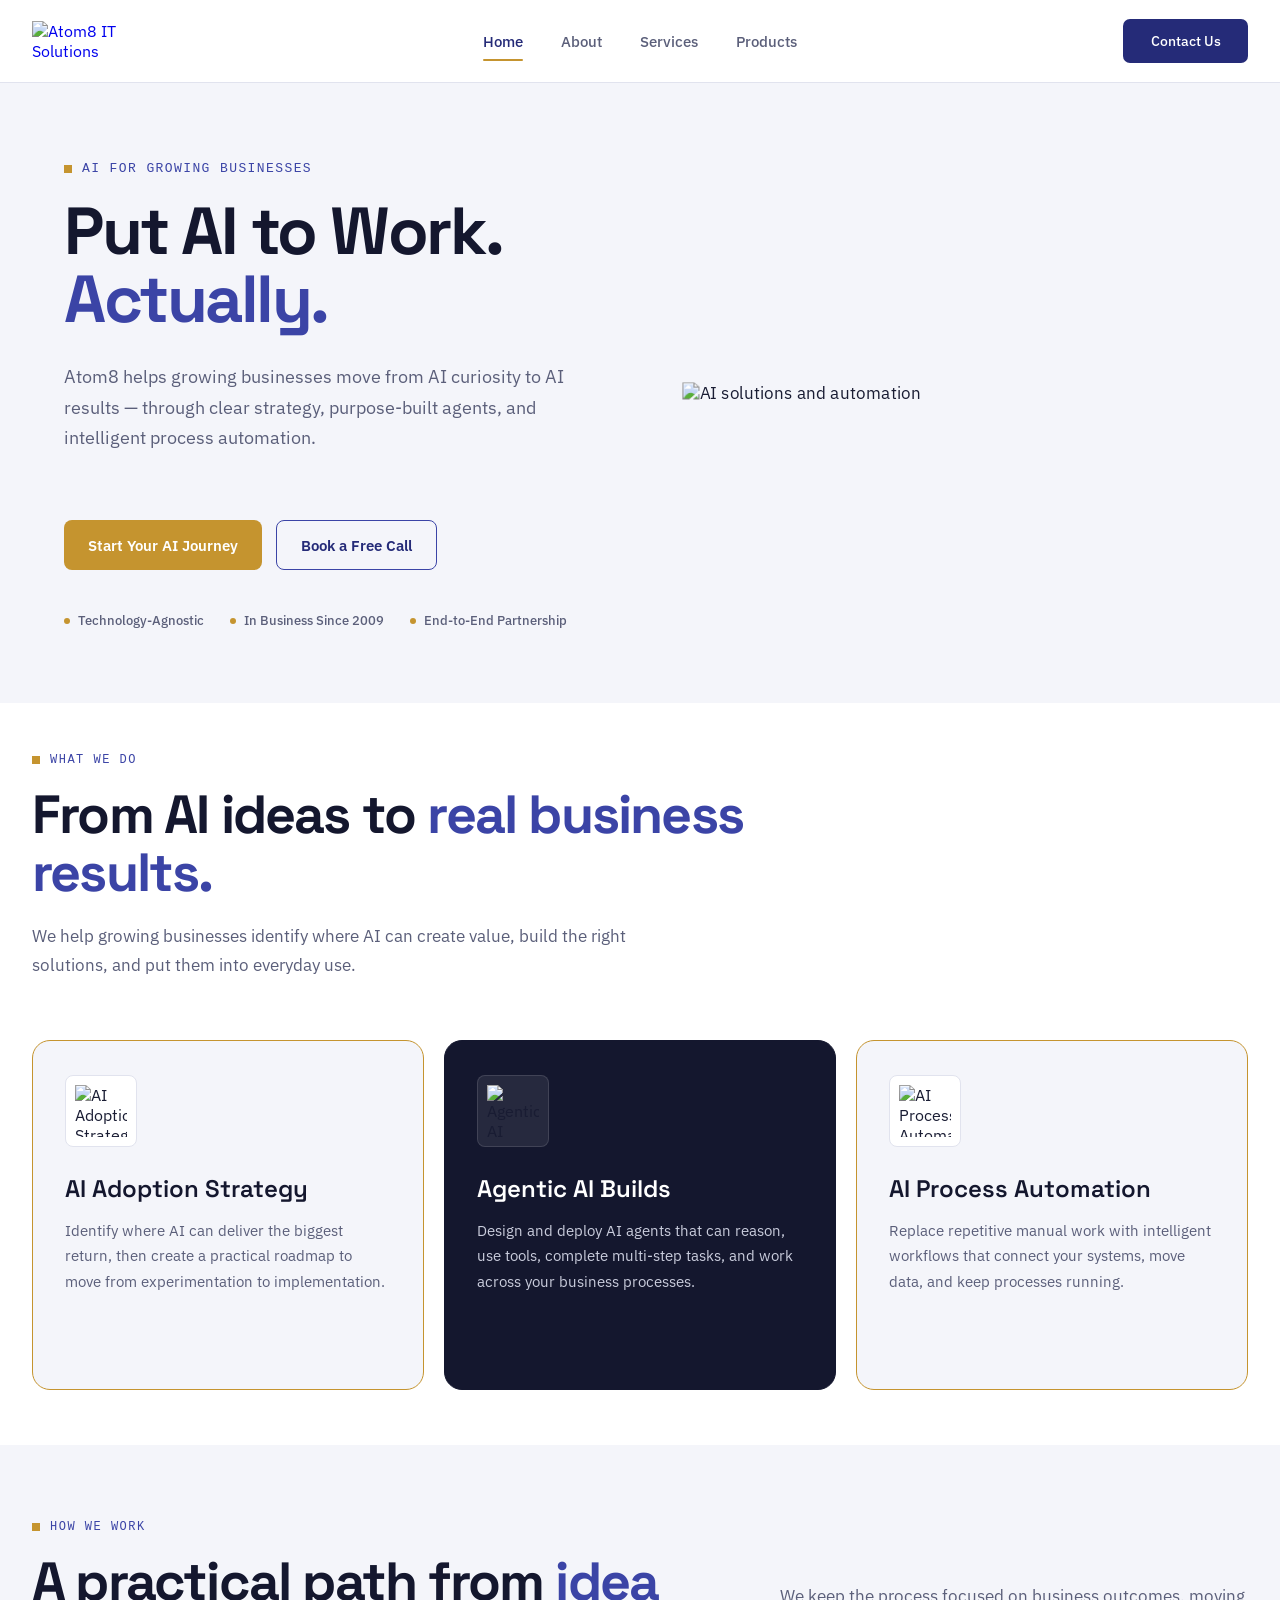
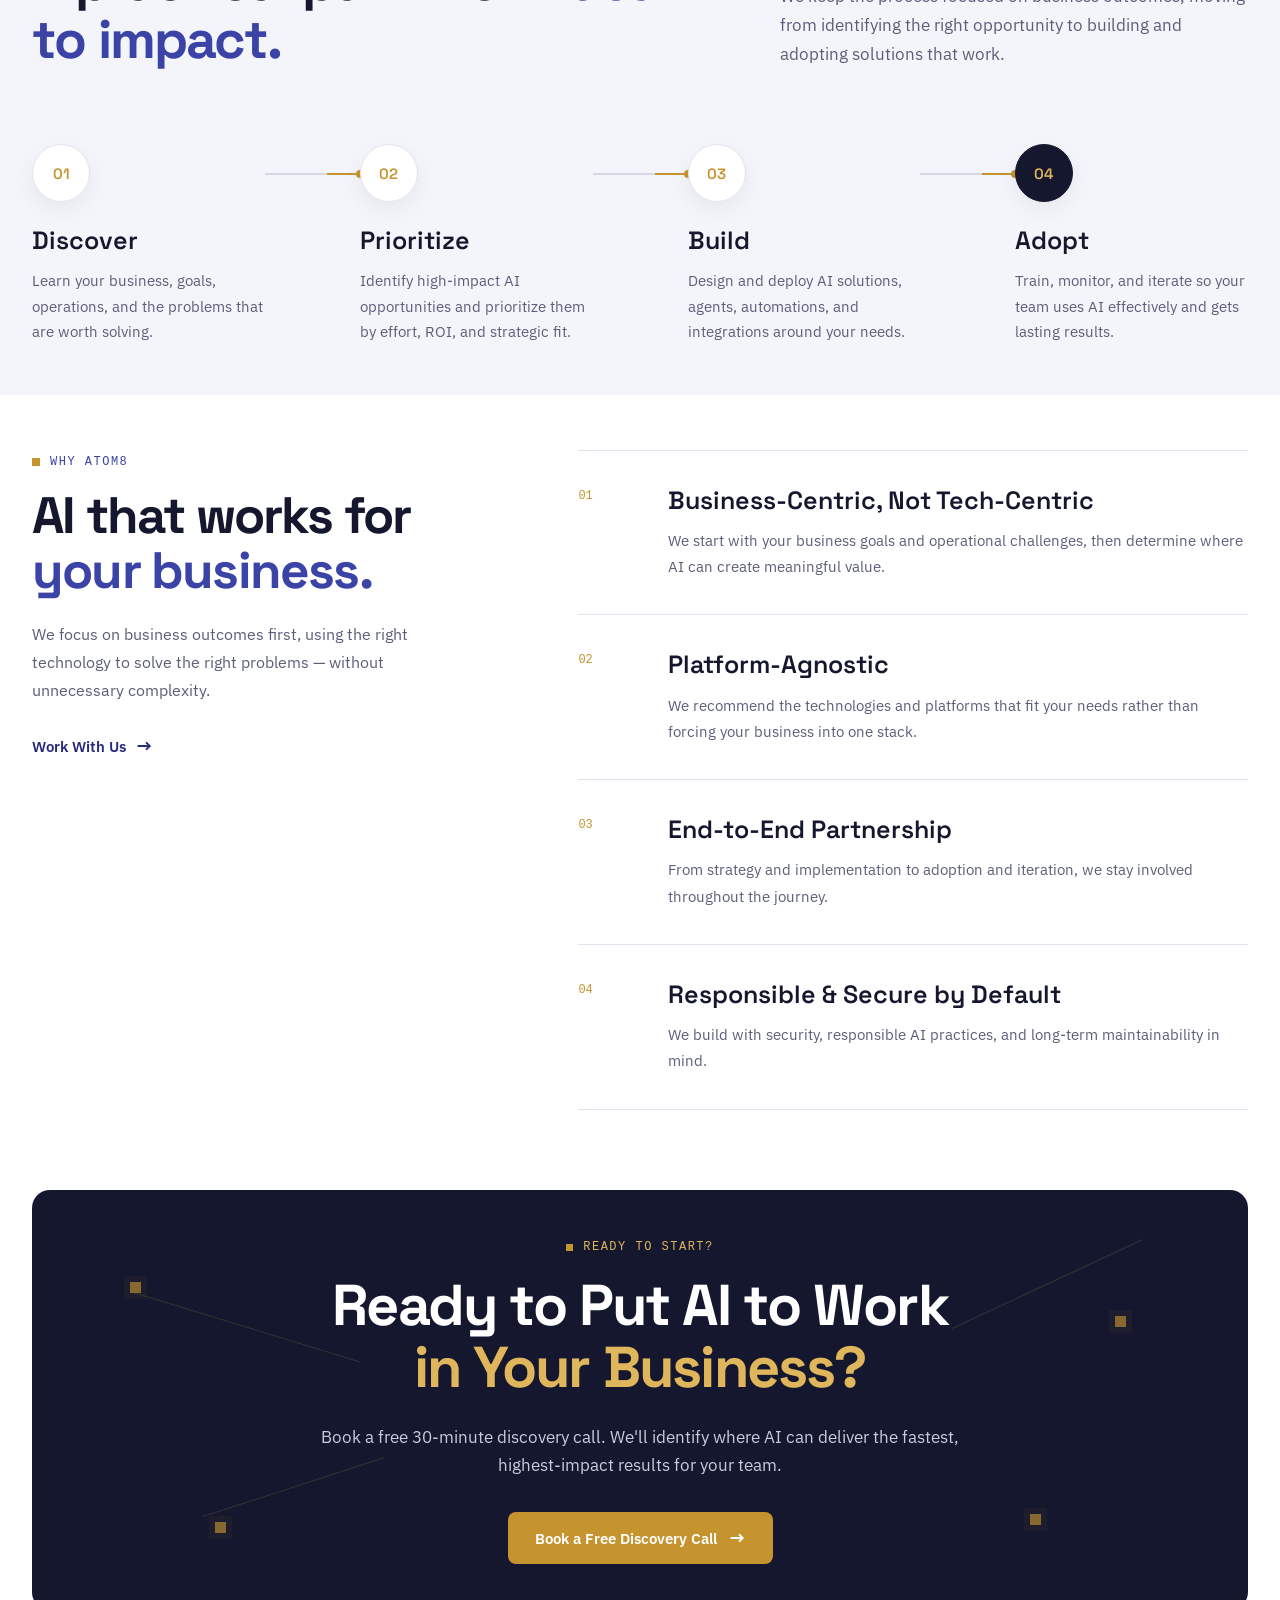
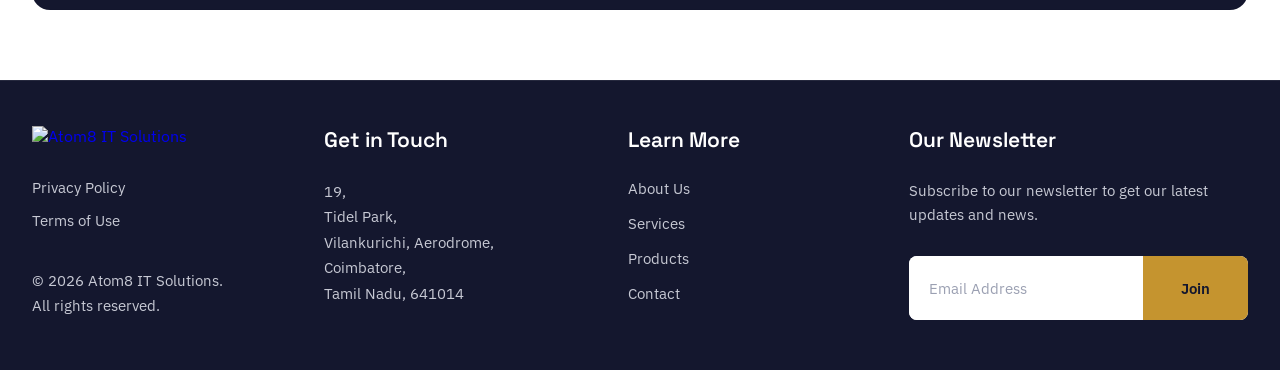
==== index.html @ c80cf7ab "Update company website content and founder image" ====
<!DOCTYPE html>
<html lang="en">
<head>
    <meta charset="UTF-8">
    <meta name="viewport" content="width=device-width, initial-scale=1.0">
    <title>Atom8 IT Solutions</title>
    <!-- Google Fonts -->
    <link rel="preconnect" href="https://fonts.googleapis.com">
    <link rel="preconnect" href="https://fonts.gstatic.com" crossorigin>
    <link
        href="https://fonts.googleapis.com/css2?family=Space+Grotesk:wght@500;600;700&family=IBM+Plex+Sans:wght@400;500;600&display=swap"
        rel="stylesheet"
    >
    <link rel="stylesheet" href="style.css">
</head>
<body>

    <!-- HEADER -->
    <header class="site-header">
        <div class="header-container">
            <!-- LOGO -->
            <a href="#" class="logo">
                <img src="assets/Atom8-Logo1.png" alt="Atom8 IT Solutions">
            </a>
            <!-- DESKTOP NAVIGATION -->
            <nav class="main-nav">
                <a href="#" class="nav-link active">Home</a>
                <a href="about.html" class="nav-link">About</a>
                <a href="services.html" class="nav-link">Services</a>
                <a href="products.html" class="nav-link">Products</a>
            </nav>
            <!-- CONTACT -->
            <a href="contact.html" class="contact-btn">
                Contact Us
            </a>
            <!-- MOBILE MENU -->
            <button class="menu-btn" id="menuBtn" aria-label="Open menu">
                <span></span>
                <span></span>
                <span></span>
            </button>
        </div>
        <!-- MOBILE NAVIGATION -->
        <nav class="mobile-nav" id="mobileNav">
            <a href="#" class="active">Home</a>
            <a href="about.html">About</a>
            <a href="#services">Services</a>
            <a href="products.html">Products</a>
            <a href="contact.html">Contact Us</a>
        </nav>
    </header>

<!-- ================================
     HERO
================================= -->
<main>
    <section class="hero">
        <div class="hero-container">
            <!-- LEFT CONTENT -->
            <div class="hero-content">
                <span class="hero-label">
                    AI FOR GROWING BUSINESSES
                </span>
                <h1>
                    Put AI to Work.
                    <span>Actually.</span>
                </h1>
                <p>
                    Atom8 helps growing businesses move from AI curiosity
                    to AI results — through clear strategy, purpose-built
                    agents, and intelligent process automation.
                </p>
                <div class="hero-actions">
                    <a href="contact.html" class="hero-btn primary">
                        Start Your AI Journey
                    </a>
                    <a href="contact.html" class="hero-btn secondary">
                        Book a Free Call
                    </a>
                </div>
                <!-- TRUST POINTS -->
                <div class="hero-trust">

                    <div class="trust-item">
                        <span class="trust-dot"></span>
                        Technology-Agnostic
                    </div>
                    <div class="trust-item">
                        <span class="trust-dot"></span>
                        In Business Since 2009
                    </div>
                    <div class="trust-item">
                        <span class="trust-dot"></span>
                        End-to-End Partnership
                    </div>
                </div>
            </div>
            <div class="hero-visual">
                <img
                    src="assets/hero_sections.png"
                    alt="AI solutions and automation"
                    class="hero-image"
                >
            </div>
        </div>
    </section>
    <!-- ================================
        WHAT WE DO
    ================================= -->
    <section class="what-we-do" id="services">
        <div class="section-container">
            <div class="section-heading">
                <span class="section-label">
                    WHAT WE DO
                </span>
                <h2>
                    From AI ideas to
                    <span>real business results.</span>
                </h2>
                <p>
                    We help growing businesses identify where AI can create
                    value, build the right solutions, and put them into
                    everyday use.
                </p>
            </div>
            <div class="services-grid">
                <!-- SERVICE 1 -->
                <article class="service-card">
                    <div class="service-icon">
                        <img
                            src="assets/ai_adoption.png"
                            alt="AI Adoption Strategy"
                        >
                    </div>
                    <h3>
                        AI Adoption Strategy
                    </h3>
                    <p>
                        Identify where AI can deliver the biggest return,
                        then create a practical roadmap to move from
                        experimentation to implementation.
                    </p>
                </article>
                <!-- SERVICE 2 -->
                <article class="service-card featured">
                    <div class="service-icon">
                        <img
                            src="assets/agentic_ai.png"
                            alt="Agentic AI Builds"
                        >
                    </div>
                    <h3>
                        Agentic AI Builds
                    </h3>
                    <p>
                        Design and deploy AI agents that can reason,
                        use tools, complete multi-step tasks, and work
                        across your business processes.
                    </p>
                </article>
                <!-- SERVICE 3 -->
                <article class="service-card">
                    <div class="service-icon">
                        <img
                            src="assets/ai_process.png"
                            alt="AI Process Automation"
                        >
                    </div>
                    <h3>
                        AI Process Automation
                    </h3>
                    <p>
                        Replace repetitive manual work with intelligent
                        workflows that connect your systems, move data,
                        and keep processes running.
                    </p>
                </article>
            </div>
        </div>
    </section>

        <!-- ================================
                HOW WE WORK
        ================================= -->
        <section class="process-section">
            <div class="section-container">
                <div class="process-header">
                    <div>
                        <span class="section-label">
                            HOW WE WORK
                        </span>
                        <h2>
                            A practical path from
                            <span>idea to impact.</span>
                        </h2>
                    </div>
                    <p>
                        We keep the process focused on business outcomes,
                        moving from identifying the right opportunity to
                        building and adopting solutions that work.
                    </p>
                </div>
                <div class="process-flow">
                    <!-- STEP 01 -->
                    <div class="process-step">
                        <div class="process-top">
                            <span class="process-number">01</span>
                            <div class="process-node">
                                <span>01</span>
                            </div>
                        </div>
                        <h3>Discover</h3>
                        <p>
                            Learn your business, goals, operations, and
                            the problems that are worth solving.
                        </p>
                    </div>
                    <div class="process-connector"></div>
                    <!-- STEP 02 -->
                    <div class="process-step">
                        <div class="process-top">
                            <span class="process-number">02</span>
                            <div class="process-node">
                                <span>02</span>
                            </div>
                        </div>
                        <h3>Prioritize</h3>
                        <p>
                            Identify high-impact AI opportunities and
                            prioritize them by effort, ROI, and strategic fit.
                        </p>
                    </div>
                    <div class="process-connector"></div>
                    <!-- STEP 03 -->
                    <div class="process-step">
                        <div class="process-top">
                            <span class="process-number">03</span>
                            <div class="process-node">
                                <span>03</span>
                            </div>
                        </div>
                        <h3>Build</h3>
                        <p>
                            Design and deploy AI solutions, agents,
                            automations, and integrations around your needs.
                        </p>
                    </div>
                    <div class="process-connector"></div>
                    <!-- STEP 04 -->
                    <div class="process-step">
                        <div class="process-top">
                            <span class="process-number">04</span>
                            <div class="process-node">
                                <span>04</span>
                            </div>
                        </div>
                        <h3>Adopt</h3>
                        <p>
                            Train, monitor, and iterate so your team uses
                            AI effectively and gets lasting results.
                        </p>
                    </div>
                </div>
            </div>
        </section>

        <!-- ================================
            WHY ATOM8
        ================================= -->
        <section class="why-atom8" id="about">
            <div class="section-container">
                <div class="why-layout">
                    <!-- LEFT -->
                    <div class="why-heading">
                        <span class="section-label">
                            WHY ATOM8
                        </span>
                        <h2>
                            AI that works for
                            <span>your business.</span>
                        </h2>
                        <p>
                            We focus on business outcomes first, using the
                            right technology to solve the right problems —
                            without unnecessary complexity.
                        </p>
                        <a href="contact.html" class="why-link">
                            Work With Us
                            <span>→</span>
                        </a>
                    </div>
                    <!-- RIGHT -->
                    <div class="why-points">
                        <!-- POINT 01 -->
                        <div class="why-point">
                            <div class="why-point-number">
                                01
                            </div>
                            <div class="why-point-content">
                                <h3>
                                    Business-Centric,
                                    Not Tech-Centric
                                </h3>
                                <p>
                                    We start with your business goals and
                                    operational challenges, then determine
                                    where AI can create meaningful value.
                                </p>
                            </div>
                        </div>
                        <!-- POINT 02 -->
                        <div class="why-point">
                            <div class="why-point-number">
                                02
                            </div>
                            <div class="why-point-content">
                                <h3>
                                    Platform-Agnostic
                                </h3>
                                <p>
                                    We recommend the technologies and
                                    platforms that fit your needs rather
                                    than forcing your business into one stack.
                                </p>
                            </div>
                        </div>
                        <!-- POINT 03 -->
                        <div class="why-point">
                            <div class="why-point-number">
                                03
                            </div>
                            <div class="why-point-content">
                                <h3>
                                    End-to-End Partnership
                                </h3>
                                <p>
                                    From strategy and implementation to
                                    adoption and iteration, we stay involved
                                    throughout the journey.
                                </p>
                            </div>
                        </div>
                        <!-- POINT 04 -->
                        <div class="why-point">
                            <div class="why-point-number">
                                04
                            </div>
                            <div class="why-point-content">
                                <h3>
                                    Responsible & Secure
                                    by Default
                                </h3>
                                <p>
                                    We build with security, responsible AI
                                    practices, and long-term maintainability
                                    in mind.
                                </p>
                            </div>
                        </div>
                    </div>
                </div>
            </div>
        </section>

        <!-- ================================
            FINAL CTA
        ================================= -->
        <section class="final-cta" id="contact">
            <div class="cta-container">
                <!-- NETWORK DECORATION -->
                <div class="cta-network">
                    <span class="cta-node cta-node-1"></span>
                    <span class="cta-node cta-node-2"></span>
                    <span class="cta-node cta-node-3"></span>
                    <span class="cta-node cta-node-4"></span>

                    <span class="cta-line cta-line-1"></span>
                    <span class="cta-line cta-line-2"></span>
                    <span class="cta-line cta-line-3"></span>
                </div>
                <!-- CONTENT -->
                <div class="cta-content">
                    <span class="cta-label">
                        READY TO START?
                    </span>
                    <h2>
                        Ready to Put AI to Work
                        <span>in Your Business?</span>
                    </h2>
                    <p>
                        Book a free 30-minute discovery call. We'll identify
                        where AI can deliver the fastest, highest-impact
                        results for your team.
                    </p>
                    <a href="contact.html" class="cta-button">
                        Book a Free Discovery Call
                        <span>→</span>
                    </a>
                </div>
            </div>
        </section>
</main>
    <script>
        const menuBtn = document.getElementById("menuBtn");
        const mobileNav = document.getElementById("mobileNav");

        menuBtn.addEventListener("click", () => {
            mobileNav.classList.toggle("show");
            menuBtn.classList.toggle("open");
        });
    </script>
    <!-- ================================
        FOOTER
    ================================= -->
    <footer class="site-footer">
        <div class="footer-container">
            <!-- COLUMN 1 : BRAND -->
            <div class="footer-brand">
                <a href="#" class="footer-logo">
                    <img src="assets/Atom8-Logo1.png" alt="Atom8 IT Solutions">
                </a>
                <div class="footer-links">
                    <a href="#">Privacy Policy</a>
                    <a href="#">Terms of Use</a>
                </div>
                <p class="copyright">
                    © 2026 Atom8 IT Solutions.<br>
                    All rights reserved.
                </p>
            </div>
            <!-- COLUMN 2 : GET IN TOUCH -->
            <div class="footer-column">
                <h3>Get in Touch</h3>
                <p class="footer-address">
                    19,<br>
                    Tidel Park,<br>
                    Vilankurichi, Aerodrome,<br>
                    Coimbatore,<br>
                    Tamil Nadu, 641014
                </p>
            </div>
            <!-- COLUMN 3 : LEARN MORE -->
            <div class="footer-column">
                <h3>Learn More</h3>
                <a href="about.html">About Us</a>
                <a href="services.html">Services</a>
                <a href="products.html">Products</a>
                <a href="contact.html">Contact</a>
            </div>
            <!-- COLUMN 4 : NEWSLETTER -->
            <div class="footer-column newsletter">
                <h3>Our Newsletter</h3>
                <p>
                    Subscribe to our newsletter to get our
                    latest updates and news.
                </p>
                <form class="newsletter-form">
                    <input
                        type="email"
                        placeholder="Email Address"
                        aria-label="Email Address"
                    >
                    <button type="submit">
                        Join
                    </button>
                </form>
            </div>
        </div>
    </footer>
</body>
</html>
---- style.css ----
/* ================================
   DESIGN SYSTEM
================================ */
:root {
    --navy-900: #14172E;
    --navy-700: #252B78;
    --navy-500: #3B44A6;
    --gold-600: #C5942F;
    --gold-400: #E0B65C;
    --tan-300: #CBA483;
    --white: #FFFFFF;
    --bg-light: #F4F5FA;
    --text: #191C33;
    --text-secondary: #5B5F7A;
    --border: #E1E3EE;
}


/* ================================
   RESET
================================ */

* {
    margin: 0;
    padding: 0;
    box-sizing: border-box;
}

html {
    scroll-behavior: smooth;
}

body {
    font-family: "IBM Plex Sans", sans-serif;
    color: var(--text);
    background: var(--white);
}

a {
    text-decoration: none;
}


/* ================================
   HEADER
================================ */

.site-header {
    width: 100%;
    background: var(--white);
    border-bottom: 1px solid var(--border);

    position: sticky;
    top: 0;
    z-index: 1000;
}


/* HEADER CONTAINER */

.header-container {
    width: min(1240px, calc(100% - 64px));
    height: 82px;

    margin: 0 auto;

    display: flex;
    align-items: center;
    justify-content: space-between;
}


/* ================================
   LOGO
================================ */

.logo {
    display: flex;
    align-items: center;

    flex-shrink: 0;
}

.logo img {
    display: block;

    width: 150px;
    height: auto;

    object-fit: contain;
}


/* ================================
   NAVIGATION
================================ */

.main-nav {
    position: absolute;
    left: 50%;
    transform: translateX(-50%);

    display: flex;
    align-items: center;
    gap: 38px;
}

.nav-link {
    position: relative;

    font-family: "IBM Plex Sans", sans-serif;
    font-size: 15px;
    font-weight: 500;

    color: var(--text-secondary);

    padding: 30px 0;

    transition: color 0.25s ease;
}

.nav-link:hover {
    color: var(--navy-700);
}


/* ACTIVE NAV */

.nav-link.active {
    color: var(--navy-700);
}


/* GOLD LINE */

.nav-link.active::after {
    content: "";

    position: absolute;

    left: 0;
    right: 0;
    bottom: 20px;

    height: 2px;

    background: var(--gold-600);

    border-radius: 2px;
}


/* ================================
   CONTACT BUTTON
================================ */

.contact-btn {
    display: inline-flex;
    align-items: center;
    justify-content: center;

    min-width: 125px;
    height: 44px;

    padding: 0 22px;

    background: var(--navy-700);
    color: var(--white);

    border-radius: 7px;

    font-family: "IBM Plex Sans", sans-serif;
    font-size: 14px;
    font-weight: 500;

    transition:
        background 0.25s ease,
        transform 0.25s ease;
}

.contact-btn:hover {
    background: var(--navy-500);

    transform: translateY(-1px);
}


/* ================================
   MOBILE MENU BUTTON
================================ */

.menu-btn {
    display: none;

    width: 42px;
    height: 42px;

    border: 1px solid var(--border);
    border-radius: 7px;

    background: var(--white);

    cursor: pointer;

    align-items: center;
    justify-content: center;
    flex-direction: column;

    gap: 5px;
}

.menu-btn span {
    width: 19px;
    height: 2px;

    background: var(--navy-700);

    border-radius: 2px;

    transition: 0.25s ease;
}


/* ================================
   MOBILE NAV
================================ */

.mobile-nav {
    display: none;

    width: 100%;

    padding: 12px 22px 20px;

    background: var(--white);

    border-top: 1px solid var(--border);
}

.mobile-nav a {
    display: block;

    padding: 14px 8px;

    font-size: 15px;
    font-weight: 500;

    color: var(--text-secondary);

    border-bottom: 1px solid var(--border);
}

.mobile-nav a:hover,
.mobile-nav a.active {
    color: var(--navy-700);
}

.mobile-nav a:last-child {
    margin-top: 10px;

    background: var(--navy-700);
    color: var(--white);

    text-align: center;

    border-radius: 7px;
    border: none;
}


/* ================================
   HERO SAMPLE
================================ */

.hero {
    min-height: 650px;

    display: flex;
    align-items: center;

    background:
        radial-gradient(
            circle at 85% 30%,
            rgba(59, 68, 166, 0.12),
            transparent 35%
        ),
        var(--white);
}

.hero-content {
    width: min(1240px, calc(100% - 64px));

    margin: 0 auto;
}

.hero-label {
    font-family: "IBM Plex Sans", sans-serif;

    font-size: 13px;
    font-weight: 500;

    color: var(--gold-600);

    margin-bottom: 15px;

    display: block;
}

.hero h1 {
    max-width: 680px;

    font-family: "Space Grotesk", sans-serif;

    font-size: clamp(42px, 5vw, 68px);
    line-height: 1.05;
    font-weight: 600;

    color: var(--navy-900);

    letter-spacing: -0.025em;
}

.hero p {
    max-width: 550px;

    margin-top: 24px;

    font-size: 17px;
    line-height: 1.7;

    color: var(--text-secondary);
}

.hero-btn {
    display: inline-flex;

    margin-top: 32px;

    padding: 13px 24px;

    background: var(--gold-600);
    color: var(--navy-900);

    border-radius: 7px;

    font-size: 14px;
    font-weight: 600;

    transition: 0.25s ease;
}

.hero-btn:hover {
    background: var(--gold-400);

    transform: translateY(-1px);
}


/* ================================
   TABLET
================================ */

@media (max-width: 900px) {

    .header-container {
        width: min(100% - 40px, 1240px);
    }

    .main-nav {
        gap: 22px;
        margin-right: 25px;
    }

    .logo img {
        width: 135px;
    }

}


/* ================================
   MOBILE
================================ */

@media (max-width: 768px) {

    .header-container {
        width: calc(100% - 40px);
        height: 72px;
    }

    .logo img {
        width: 125px;
    }

    .main-nav,
    .contact-btn {
        display: none;
    }

    .menu-btn {
        display: flex;
    }

    .mobile-nav.show {
        display: block;
    }

    .hero {
        min-height: 600px;
    }

    .hero-content {
        width: calc(100% - 40px);
    }

    .hero h1 {
        font-size: 42px;
    }

}


/* ================================
   SMALL MOBILE
================================ */

@media (max-width: 480px) {

    .header-container {
        width: calc(100% - 28px);
    }

    .logo img {
        width: 115px;
    }

    .hero-content {
        width: calc(100% - 28px);
    }

    .hero h1 {
        font-size: 36px;
    }

    .hero p {
        font-size: 15px;
    }

}

/* ================================
   FOOTER
================================ */

.site-footer {
    position: relative;

    background: var(--navy-900);
    color: #ffffff;

    padding: 45px 0 50px;

    border-top: 1px solid rgba(255, 255, 255, 0.08);
}


.footer-container {
    width: min(1240px, calc(100% - 64px));

    margin: 0 auto;

    display: grid;

    grid-template-columns:
        1.05fr
        1.1fr
        1fr
        1.25fr;

    gap: 60px;
}


/* ================================
   FOOTER BRAND
================================ */

.footer-logo {
    display: inline-flex;
    align-items: center;

    margin-bottom: 32px;
}

.footer-logo img {
    width: 175px;
    height: auto;

    display: block;
}


/* PRIVACY / TERMS */

.footer-links {
    display: flex;
    flex-direction: column;

    gap: 14px;
}

.footer-links a {
    color: #c7c9d4;

    font-size: 15px;
    font-weight: 400;

    transition: color 0.25s ease;
}

.footer-links a:hover {
    color: var(--gold-400);
}


/* COPYRIGHT */

.copyright {
    margin-top: 38px;

    color: #c7c9d4;

    font-size: 15px;
    line-height: 1.7;
}


/* ================================
   FOOTER COLUMNS
================================ */

.footer-column h3 {
    margin: 0 0 26px;

    font-family: "Space Grotesk", sans-serif;

    font-size: 21px;
    font-weight: 600;

    color: #ffffff;
}


.footer-column a {
    display: block;

    width: fit-content;

    margin-bottom: 16px;

    color: #c7c9d4;

    font-size: 15px;

    transition: color 0.25s ease;
}

.footer-column a:hover {
    color: var(--gold-400);
}


/* ================================
   ADDRESS
================================ */

.footer-address {
    color: #c7c9d4;

    font-size: 15px;

    line-height: 1.7;

    margin: 0;
}


/* ================================
   NEWSLETTER
================================ */

.newsletter p {
    max-width: 390px;

    color: #c7c9d4;

    font-size: 15px;

    line-height: 1.65;

    margin-bottom: 28px;
}


.newsletter-form {
    display: flex;

    width: 100%;
    max-width: 380px;

    height: 64px;

    background: #ffffff;

    border-radius: 8px;

    overflow: hidden;
}


.newsletter-form input {
    flex: 1;

    min-width: 0;

    border: none;
    outline: none;

    padding: 0 20px;

    font-family: "IBM Plex Sans", sans-serif;

    font-size: 15px;

    color: var(--text);

    background: #ffffff;
}


.newsletter-form input::placeholder {
    color: #9ba0b2;
}


.newsletter-form button {
    width: 105px;

    border: none;

    background: var(--gold-600);
    color: var(--navy-900);

    font-family: "IBM Plex Sans", sans-serif;

    font-size: 15px;
    font-weight: 600;

    cursor: pointer;

    transition: background 0.25s ease;
}


.newsletter-form button:hover {
    background: var(--gold-400);
}


/* ================================
   TABLET
================================ */

@media (max-width: 1000px) {

    .footer-container {
        grid-template-columns: 1fr 1fr;

        gap: 50px;
    }

}


/* ================================
   MOBILE
================================ */

@media (max-width: 600px) {

    .site-footer {
        padding: 55px 0 80px;
    }

    .footer-container {
        width: calc(100% - 40px);

        grid-template-columns: 1fr;

        gap: 42px;
    }

    .footer-logo img {
        width: 155px;
    }

    .footer-column h3 {
        font-size: 19px;
        margin-bottom: 18px;
    }

    .newsletter-form {
        height: 56px;
    }

}

/* =================================
   HERO SECTION
================================= */

.hero {
    position: relative;
    overflow: hidden;
    background: #F4F5FA;
    min-height: 590px;
    display: flex;
    align-items: center;
}

.hero-container {
    width: min(1240px, calc(100% - 64px));
    margin: 0 auto;

    display: grid;
    grid-template-columns: 1.05fr 0.95fr;
    align-items: center;
    gap: 70px;

    padding: 70px 0;
}


/* LEFT CONTENT */

.hero-content {
    max-width: 650px;
}

.hero-label {
    display: inline-flex;
    align-items: center;
    gap: 10px;

    font-family: "IBM Plex Mono", monospace;
    font-size: 13px;
    font-weight: 500;
    letter-spacing: 1.4px;
    text-transform: uppercase;

    color: #3B44A6;

    margin-bottom: 22px;
}

.hero-label::before {
    content: "";
    width: 8px;
    height: 8px;

    background: #C5942F;
    display: inline-block;
}


.hero h1 {
    margin: 0;

    font-family: "Space Grotesk", sans-serif;
    font-size: clamp(52px, 5.2vw, 78px);
    line-height: 1.02;
    letter-spacing: -2.5px;
    font-weight: 700;

    color: #14172E;
}

.hero h1 span {
    color: #3B44A6;
}


.hero-content > p {
    max-width: 590px;

    margin: 28px 0 34px;

    font-family: "IBM Plex Sans", sans-serif;
    font-size: 18px;
    line-height: 1.7;

    color: #5B5F7A;
}


/* HERO BUTTONS */

.hero-actions {
    display: flex;
    align-items: center;
    gap: 14px;
    flex-wrap: wrap;
}

.hero-btn {
    min-height: 50px;
    padding: 0 24px;

    display: inline-flex;
    align-items: center;
    justify-content: center;

    font-family: "IBM Plex Sans", sans-serif;
    font-size: 15px;
    font-weight: 600;

    text-decoration: none;

    border-radius: 8px;

    transition:
        transform 0.2s ease,
        background 0.2s ease,
        color 0.2s ease;
}

.hero-btn:hover {
    transform: translateY(-2px);
}

.hero-btn.primary {
    background: #C5942F;
    color: #FFFFFF;
}

.hero-btn.primary:hover {
    background: #E0B65C;
    color: #14172E;
}

.hero-btn.secondary {
    border: 1px solid #3B44A6;
    color: #252B78;
    background: transparent;
}

.hero-btn.secondary:hover {
    background: #3B44A6;
    color: #FFFFFF;
}


/* TRUST POINTS */

.hero-trust {
    display: flex;
    align-items: center;
    flex-wrap: wrap;
    gap: 20px 26px;

    margin-top: 42px;
}

.trust-item {
    display: flex;
    align-items: center;
    gap: 8px;

    font-family: "IBM Plex Sans", sans-serif;
    font-size: 13px;
    font-weight: 500;

    color: #5B5F7A;
}

.trust-dot {
    width: 6px;
    height: 6px;

    background: #C5942F;
    border-radius: 50%;
}


/* =================================
   NETWORK VISUAL
================================= */

.hero-visual {
    position: relative;

    min-height: 480px;

    display: flex;
    align-items: center;
    justify-content: center;
}

.network-grid {
    position: relative;

    width: 440px;
    height: 440px;

    border: 1px solid rgba(59, 68, 166, 0.12);

    background:
        radial-gradient(
            circle at center,
            rgba(59, 68, 166, 0.12),
            transparent 55%
        );

    border-radius: 50%;
}


/* NETWORK LINES */

.network-line {
    position: absolute;

    height: 1px;

    background: rgba(59, 68, 166, 0.25);

    transform-origin: left center;
}

.line-1 {
    width: 190px;
    left: 115px;
    top: 145px;
    transform: rotate(25deg);
}

.line-2 {
    width: 170px;
    left: 220px;
    top: 205px;
    transform: rotate(70deg);
}

.line-3 {
    width: 180px;
    left: 110px;
    top: 275px;
    transform: rotate(-25deg);
}

.line-4 {
    width: 150px;
    left: 180px;
    top: 225px;
    transform: rotate(160deg);
}

.line-5 {
    width: 170px;
    left: 210px;
    top: 190px;
    transform: rotate(-45deg);
}


/* NETWORK NODES */

.network-node {
    position: absolute;

    width: 13px;
    height: 13px;

    background: #C5942F;

    box-shadow:
        0 0 0 5px rgba(197, 148, 47, 0.10);
}

.node-1 {
    left: 95px;
    top: 130px;
}

.node-2 {
    right: 85px;
    top: 165px;
}

.node-3 {
    left: 70px;
    bottom: 120px;
}

.node-4 {
    right: 105px;
    bottom: 90px;
}

.node-5 {
    left: 210px;
    top: 65px;
}

.node-6 {
    left: 220px;
    bottom: 55px;
}

.node-7 {
    right: 45px;
    top: 275px;
}


/* AI CORE */

.network-core {
    position: absolute;

    width: 125px;
    height: 125px;

    top: 50%;
    left: 50%;

    transform: translate(-50%, -50%);

    display: flex;
    align-items: center;
    justify-content: center;

    background: #14172E;

    border: 8px solid #FFFFFF;

    box-shadow:
        0 18px 50px rgba(20, 23, 46, 0.22);

    border-radius: 50%;
}

.network-core span {
    font-family: "Space Grotesk", sans-serif;
    font-size: 30px;
    font-weight: 700;

    color: #E0B65C;
}


/* =================================
   HERO RESPONSIVE
================================= */

@media (max-width: 900px) {

    .hero {
        min-height: auto;
    }

    .hero-container {
        grid-template-columns: 1fr;
        gap: 30px;
        padding: 70px 0;
    }

    .hero-content {
        max-width: 700px;
    }

    .hero h1 {
        font-size: clamp(46px, 9vw, 68px);
    }

    .hero-visual {
        min-height: 400px;
    }

    .network-grid {
        width: 360px;
        height: 360px;
    }

}


@media (max-width: 600px) {

    .hero-container {
        width: min(100% - 40px, 1240px);
        padding: 55px 0;
    }

    .hero h1 {
        font-size: 46px;
        line-height: 1.05;
        letter-spacing: -1.8px;
    }

    .hero-content > p {
        font-size: 16px;
        line-height: 1.65;
    }

    .hero-actions {
        align-items: stretch;
        flex-direction: column;
    }

    .hero-btn {
        width: 100%;
    }

    .hero-trust {
        gap: 14px;
        margin-top: 30px;
    }

    .hero-visual {
        min-height: 330px;
    }

    .network-grid {
        width: 300px;
        height: 300px;
    }

    .network-core {
        width: 95px;
        height: 95px;
    }

    .network-core span {
        font-size: 24px;
    }

}
/* =================================
   WHAT WE DO
================================= */

.what-we-do {
    position: relative;
    background: #FFFFFF;
    padding: 45px 0 55px;
}

.section-container {
    width: min(1240px, calc(100% - 64px));
    margin: 0 auto;
}


/* SECTION HEADING */

.section-heading {
    max-width: 720px;
    margin-bottom: 60px;
}

.section-label {
    display: inline-flex;
    align-items: center;
    gap: 10px;

    font-family: "IBM Plex Mono", monospace;
    font-size: 12px;
    font-weight: 500;
    letter-spacing: 1.5px;

    color: #3B44A6;
}

.section-label::before {
    content: "";

    width: 8px;
    height: 8px;

    background: #C5942F;
}


.section-heading h2 {
    margin: 18px 0 20px;

    font-family: "Space Grotesk", sans-serif;
    font-size: clamp(40px, 4.2vw, 60px);
    line-height: 1.08;
    letter-spacing: -1.8px;
    font-weight: 700;

    color: #14172E;
}

.section-heading h2 span {
    color: #3B44A6;
}


.section-heading p {
    max-width: 650px;

    margin: 0;

    font-family: "IBM Plex Sans", sans-serif;
    font-size: 17px;
    line-height: 1.7;

    color: #5B5F7A;
}


/* SERVICES GRID */

.services-grid {
    display: grid;
    grid-template-columns: repeat(3, 1fr);
    gap: 20px;
}


/* SERVICE CARD */

.service-card {
    position: relative;
    min-height: 350px;
    padding: 34px 32px 30px;
    background: #F4F5FA;
    border: 1px solid #C5942F;
    border-radius: 18px;
    display: flex;
    flex-direction: column;
    transition:
        transform 0.25s ease,
        border-color 0.25s ease,
        box-shadow 0.25s ease;
}

.service-card:hover {
    transform: translateY(-6px);

    border-color: #C5942F;

    box-shadow:
        0 18px 45px rgba(20, 23, 46, 0.08);
}


/* FEATURED CARD */

.service-card.featured {
    background: #14172E;
    border-color: #14172E;
}

.service-card.featured h3 {
    color: #FFFFFF;
}

.service-card.featured p {
    color: #C9CCDC;
}

.service-card.featured .service-number {
    color: #E0B65C;
}

.service-card.featured .service-link {
    color: #E0B65C;
}


/* NUMBER */

.service-number {
    font-family: "IBM Plex Mono", monospace;
    font-size: 13px;
    font-weight: 500;

    color: #3B44A6;

    margin-bottom: 28px;
}


/* ICON */

.service-icon {
    width: 72px;
    height: 72px;

    display: flex;
    align-items: center;
    justify-content: center;

    background: #FFFFFF;

    border: 1px solid #E1E3EE;
    border-radius: 8px;

    margin-bottom: 28px;
}

.service-icon img {
    width: 52px;
    height: 52px;
    object-fit: contain;
    display: block;
}

.service-card.featured .service-icon {
    background: rgba(255, 255, 255, 0.08);
    border-color: rgba(255, 255, 255, 0.12);
}


/* CARD CONTENT */
.service-card h3 {
    margin: 0 0 14px;
    font-family: "Space Grotesk", sans-serif;
    font-size: 24px;
    line-height: 1.2;
    font-weight: 600;
    color: #14172E;
}

.service-card p {
    margin: 0;
    font-family: "IBM Plex Sans", sans-serif;
    font-size: 15px;
    line-height: 1.7;
    color: #5B5F7A;
}
/* LINK */

.service-link {
    margin-top: auto;
    padding-top: 28px;
    display: inline-flex;
    align-items: center;
    gap: 9px;
    width: fit-content;
    font-family: "IBM Plex Sans", sans-serif;
    font-size: 14px;
    font-weight: 600;
    color: #252B78;
    text-decoration: none;
}
.service-link span {
    font-size: 18px;
    transition: transform 0.2s ease;
}
.service-link:hover span {
    transform: translateX(4px);
}
/* =================================
   WHAT WE DO RESPONSIVE
================================= */
@media (max-width: 900px) {
    .what-we-do {
        padding: 80px 0 90px;
    }
    .services-grid {
        grid-template-columns: 1fr;
    }
    .service-card {
        min-height: 330px;
    }
}
@media (max-width: 600px) {
    .section-container {
        width: min(100% - 40px, 1240px);
    }
    .what-we-do {
        padding: 70px 0 80px;
    }
    .section-heading {
        margin-bottom: 40px;
    }
    .section-heading h2 {
        font-size: 40px;
        letter-spacing: -1.2px;
    }
    .section-heading p {
        font-size: 16px;
    }
    .service-card {
        padding: 28px 24px;
    }
}

/* =================================
   HOW WE WORK
================================= */
.process-section {
    position: relative;
    background: #F4F5FA;
    padding: 70px 0 50px;
}
/* HEADER */

.process-header {
    display: grid;
    grid-template-columns: 1fr 0.7fr;
    align-items: end;
    gap: 80px;

    margin-bottom: 75px;
}

.process-header h2 {
    margin: 18px 0 0;

    font-family: "Space Grotesk", sans-serif;
    font-size: clamp(40px, 4.2vw, 60px);
    line-height: 1.08;
    letter-spacing: -1.8px;
    font-weight: 700;

    color: #14172E;
}

.process-header h2 span {
    color: #3B44A6;
}

.process-header > p {
    margin: 0;

    font-family: "IBM Plex Sans", sans-serif;
    font-size: 17px;
    line-height: 1.7;

    color: #5B5F7A;
}


/* PROCESS FLOW */

.process-flow {
    display: grid;
    grid-template-columns: 1fr auto 1fr auto 1fr auto 1fr;
    align-items: start;
    gap: 0;
}


/* STEP */

.process-step {
    position: relative;
    min-width: 0;
}

.process-top {
    position: relative;

    display: flex;
    align-items: center;
    justify-content: flex-start;

    margin-bottom: 22px;
}

.process-number {
    display: none;
}

.process-number {
    font-family: "IBM Plex Mono", monospace;
    font-size: 12px;
    font-weight: 500;

    color: #3B44A6;
}

.process-node {
    width: 58px;
    height: 58px;

    display: flex;
    align-items: center;
    justify-content: center;

    background: #FFFFFF;

    border: 1px solid #E1E3EE;
    border-radius: 50%;

    box-shadow: 0 8px 25px rgba(20, 23, 46, 0.06);

    position: relative;
    z-index: 2;
}

.process-node span {
    font-family: "Space Grotesk", sans-serif;
    font-size: 15px;
    font-weight: 600;

    color: #C5942F;
}


/* STEP TEXT */

.process-step h3 {
    margin: 0 0 12px;

    font-family: "Space Grotesk", sans-serif;
    font-size: 25px;
    font-weight: 600;

    color: #14172E;
}

.process-step p {
    margin: 0;

    max-width: 240px;

    font-family: "IBM Plex Sans", sans-serif;
    font-size: 15px;
    line-height: 1.7;

    color: #5B5F7A;
}


/* CONNECTORS */

.process-connector {
    width: 95px;
    height: 2px;

    margin: 29px 0 0 0;

    position: relative;
    z-index: 1;

    background: linear-gradient(
        to right,
        #D5D8E2 0%,
        #D5D8E2 65%,
        #C5942F 65%,
        #C5942F 100%
    ) !important;
}

/* small yellow circle at the end */
.process-connector::after {
    content: "";
    position: absolute;

    width: 8px;
    height: 8px;

    background: #C5942F;
    border-radius: 50%;

    right: -4px;
    top: 50%;
    transform: translateY(-50%);
}

/* LAST STEP HIGHLIGHT */

.process-step:last-child .process-node {
    background: #14172E;
    border-color: #14172E;
}

.process-step:last-child .process-node span {
    color: #E0B65C;
}


/* =================================
   PROCESS RESPONSIVE
================================= */

@media (max-width: 1000px) {

    .process-header {
        grid-template-columns: 1fr;
        gap: 25px;
    }

    .process-flow {
        grid-template-columns: 1fr 1fr;
        gap: 50px 30px;
    }

    .process-connector {
        display: none;
    }

    .process-step p {
        max-width: 100%;
    }

}


@media (max-width: 600px) {

    .process-section {
        padding: 75px 0 85px;
    }

    .process-header {
        margin-bottom: 50px;
    }

    .process-header h2 {
        font-size: 40px;
        letter-spacing: -1.2px;
    }

    .process-header > p {
        font-size: 16px;
    }

    .process-flow {
        grid-template-columns: 1fr;
        gap: 38px;
    }

    .process-top {
        margin-bottom: 20px;
    }

    .process-step h3 {
        font-size: 23px;
    }
}
/* =================================
   WHY ATOM8
================================= */

.why-atom8 {
    position: relative;
    background: #FFFFFF;
    padding: 55px 0 45px;
}

.why-layout {
    display: grid;
    grid-template-columns: 0.8fr 1.2fr;

    gap: 100px;

    align-items: start;
}


/* LEFT HEADING */

.why-heading {
    position: sticky;
    top: 120px;
}

.why-heading h2 {
    margin: 18px 0 22px;

    font-family: "Space Grotesk", sans-serif;
    font-size: clamp(42px, 4vw, 58px);
    line-height: 1.08;
    letter-spacing: -1.8px;
    font-weight: 700;

    color: #14172E;
}

.why-heading h2 span {
    color: #3B44A6;
}

.why-heading > p {
    max-width: 430px;

    margin: 0 0 30px;

    font-family: "IBM Plex Sans", sans-serif;
    font-size: 16px;
    line-height: 1.75;

    color: #5B5F7A;
}


/* LINK */

.why-link {
    display: inline-flex;
    align-items: center;
    gap: 10px;

    font-family: "IBM Plex Sans", sans-serif;
    font-size: 15px;
    font-weight: 600;

    color: #252B78;

    text-decoration: none;
}

.why-link span {
    font-size: 19px;

    transition: transform 0.2s ease;
}

.why-link:hover span {
    transform: translateX(5px);
}


/* RIGHT POINTS */

.why-points {
    border-top: 1px solid #E1E3EE;
}


/* SINGLE POINT */

.why-point {
    display: grid;
    grid-template-columns: 65px 1fr;

    gap: 25px;

    padding: 34px 0;

    border-bottom: 1px solid #E1E3EE;
}

.why-point-number {
    padding-top: 4px;

    font-family: "IBM Plex Mono", monospace;
    font-size: 12px;
    font-weight: 500;

    color: #C5942F;
}

.why-point-content {
    max-width: 620px;
}

.why-point-content h3 {
    margin: 0 0 12px;

    font-family: "Space Grotesk", sans-serif;
    font-size: 25px;
    line-height: 1.25;
    font-weight: 600;

    color: #14172E;
}

.why-point-content p {
    margin: 0;

    font-family: "IBM Plex Sans", sans-serif;
    font-size: 15px;
    line-height: 1.75;

    color: #5B5F7A;
}


/* HOVER */

.why-point {
    transition:
        padding-left 0.25s ease,
        background 0.25s ease;
}

.why-point:hover {
    padding-left: 12px;
}

.why-point:hover .why-point-number {
    color: #3B44A6;
}


/* =================================
   WHY ATOM8 RESPONSIVE
================================= */

@media (max-width: 900px) {

    .why-atom8 {
        padding: 85px 0 95px;
    }

    .why-layout {
        grid-template-columns: 1fr;
        gap: 60px;
    }

    .why-heading {
        position: static;
    }

    .why-heading > p {
        max-width: 650px;
    }

}


@media (max-width: 600px) {

    .why-atom8 {
        padding: 70px 0 80px;
    }

    .why-layout {
        gap: 45px;
    }

    .why-heading h2 {
        font-size: 40px;
        letter-spacing: -1.2px;
    }

    .why-heading > p {
        font-size: 16px;
    }

    .why-point {
        grid-template-columns: 42px 1fr;
        gap: 15px;

        padding: 28px 0;
    }

    .why-point:hover {
        padding-left: 0;
    }

    .why-point-content h3 {
        font-size: 22px;
    }

    .why-point-content p {
        font-size: 15px;
    }

}
/* =================================
   FINAL CTA
================================= */

.final-cta {
    position: relative;
    overflow: hidden;
    background: #FFFFFF;
    padding: 35px 0 70px;
}

.cta-container {
    position: relative;
    overflow: hidden;

    width: min(1240px, calc(100% - 64px));
    min-height: 420px;

    margin: 0 auto;

    display: flex;
    align-items: center;
    justify-content: center;

    background: #14172E;

    border: 1px solid rgba(20, 23, 46, 0.08);

    border-radius: 18px;
}

/* CONTENT */

.cta-content {
    position: relative;
    z-index: 2;

    max-width: 780px;

    text-align: center;
}

.cta-label {
    display: inline-flex;
    align-items: center;
    gap: 10px;

    font-family: "IBM Plex Mono", monospace;
    font-size: 12px;
    font-weight: 500;
    letter-spacing: 1.5px;

    color: #E0B65C;

    margin-bottom: 20px;
}

.cta-label::before {
    content: "";

    width: 7px;
    height: 7px;

    background: #C5942F;
}


.cta-content h2 {
    margin: 0;

    font-family: "Space Grotesk", sans-serif;
    font-size: clamp(42px, 4.5vw, 64px);
    line-height: 1.08;
    letter-spacing: -1.8px;
    font-weight: 700;

    color: #FFFFFF;
}

.cta-content h2 span {
    display: block;
    color: #E0B65C;
}


.cta-content p {
    max-width: 650px;

    margin: 24px auto 32px;

    font-family: "IBM Plex Sans", sans-serif;
    font-size: 17px;
    line-height: 1.7;

    color: #C9CCDC;
}


/* BUTTON */

.cta-button {
    display: inline-flex;
    align-items: center;
    justify-content: center;
    gap: 12px;

    min-height: 52px;
    padding: 0 27px;

    background: #C5942F;
    color: #FFFFFF;

    border-radius: 8px;

    font-family: "IBM Plex Sans", sans-serif;
    font-size: 15px;
    font-weight: 600;

    text-decoration: none;

    transition:
        transform 0.2s ease,
        background 0.2s ease;
}

.cta-button span {
    font-size: 19px;

    transition: transform 0.2s ease;
}

.cta-button:hover {
    background: #E0B65C;
    color: #14172E;

    transform: translateY(-2px);
}

.cta-button:hover span {
    transform: translateX(4px);
}


/* =================================
   NETWORK DECORATION
================================= */

.cta-network {
    position: absolute;

    inset: 0;

    pointer-events: none;

    opacity: 0.65;
}

.cta-node {
    position: absolute;

    width: 11px;
    height: 11px;

    background: #C5942F;

    box-shadow:
        0 0 0 6px rgba(197, 148, 47, 0.08);
}

.cta-node-1 {
    left: 8%;
    top: 22%;
}

.cta-node-2 {
    right: 10%;
    top: 30%;
}

.cta-node-3 {
    left: 15%;
    bottom: 18%;
}

.cta-node-4 {
    right: 17%;
    bottom: 20%;
}


.cta-line {
    position: absolute;

    height: 1px;

    background: rgba(224, 182, 92, 0.25);

    transform-origin: left center;
}

.cta-line-1 {
    width: 240px;

    left: 8%;
    top: 24%;

    transform: rotate(17deg);
}

.cta-line-2 {
    width: 210px;

    right: 7%;
    top: 33%;

    transform: rotate(-25deg);
}

.cta-line-3 {
    width: 190px;

    left: 14%;
    bottom: 22%;

    transform: rotate(-18deg);
}


/* =================================
   FINAL CTA RESPONSIVE
================================= */

@media (max-width: 700px) {

    .final-cta {
        padding: 75px 0 80px;
    }

    .cta-container {
        width: min(100% - 40px, 1240px);
        min-height: 420px;
        padding: 40px 20px;
    }

    .cta-content h2 {
        font-size: 40px;
        letter-spacing: -1.2px;
    }

    .cta-content p {
        font-size: 16px;
    }

    .cta-button {
        width: 100%;
    }

    .cta-node-1,
    .cta-node-3 {
        left: 5%;
    }

    .cta-node-2,
    .cta-node-4 {
        right: 5%;
    }

}
/* =================================
   HERO IMAGE
================================= */

.hero-visual {
    display: flex;
    align-items: center;
    justify-content: center;
}

.hero-image {
    width: 115%;
    max-width: 680px;
    height: auto;
    display: block;
    object-fit: contain;
    transform: scale(1.08);
}

@media (max-width: 900px) {

    .hero-image {
        max-width: 480px;
    }

}

@media (max-width: 600px) {

    .hero-image {
        max-width: 340px;
    }

}
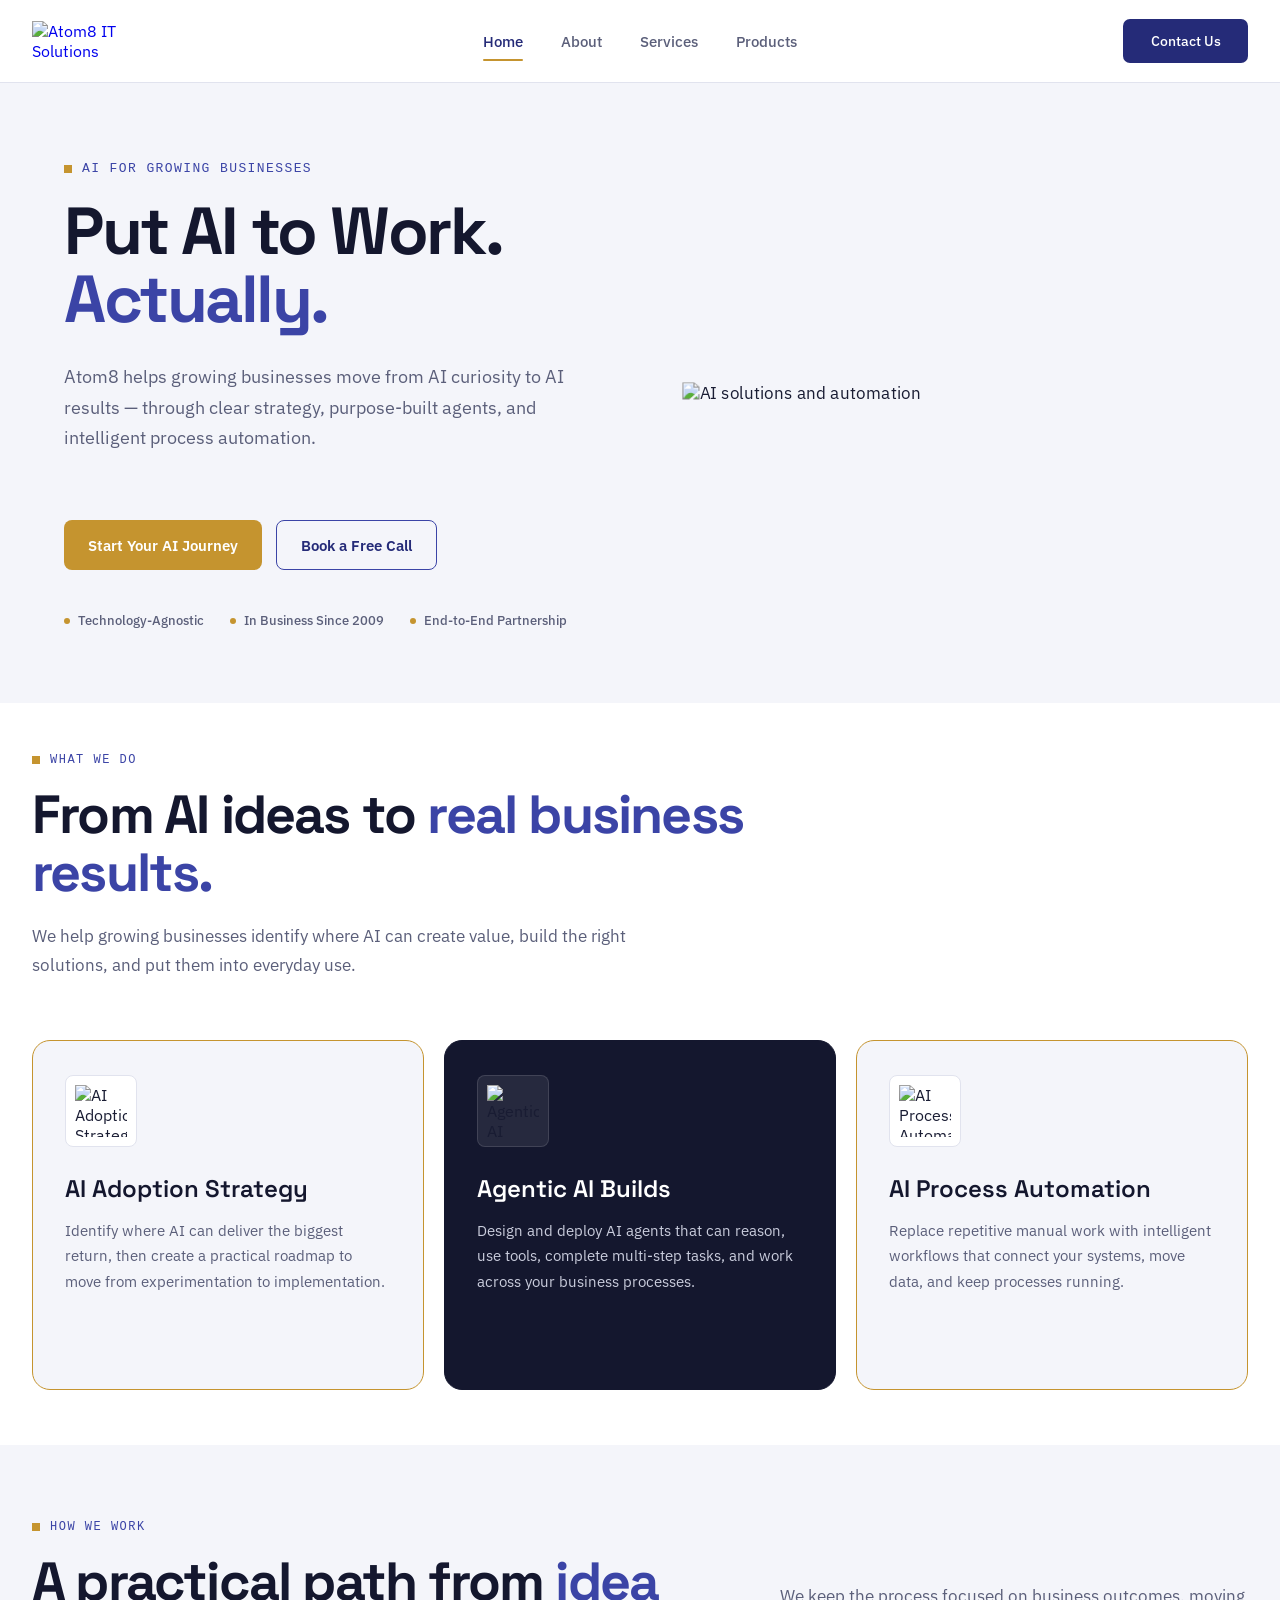
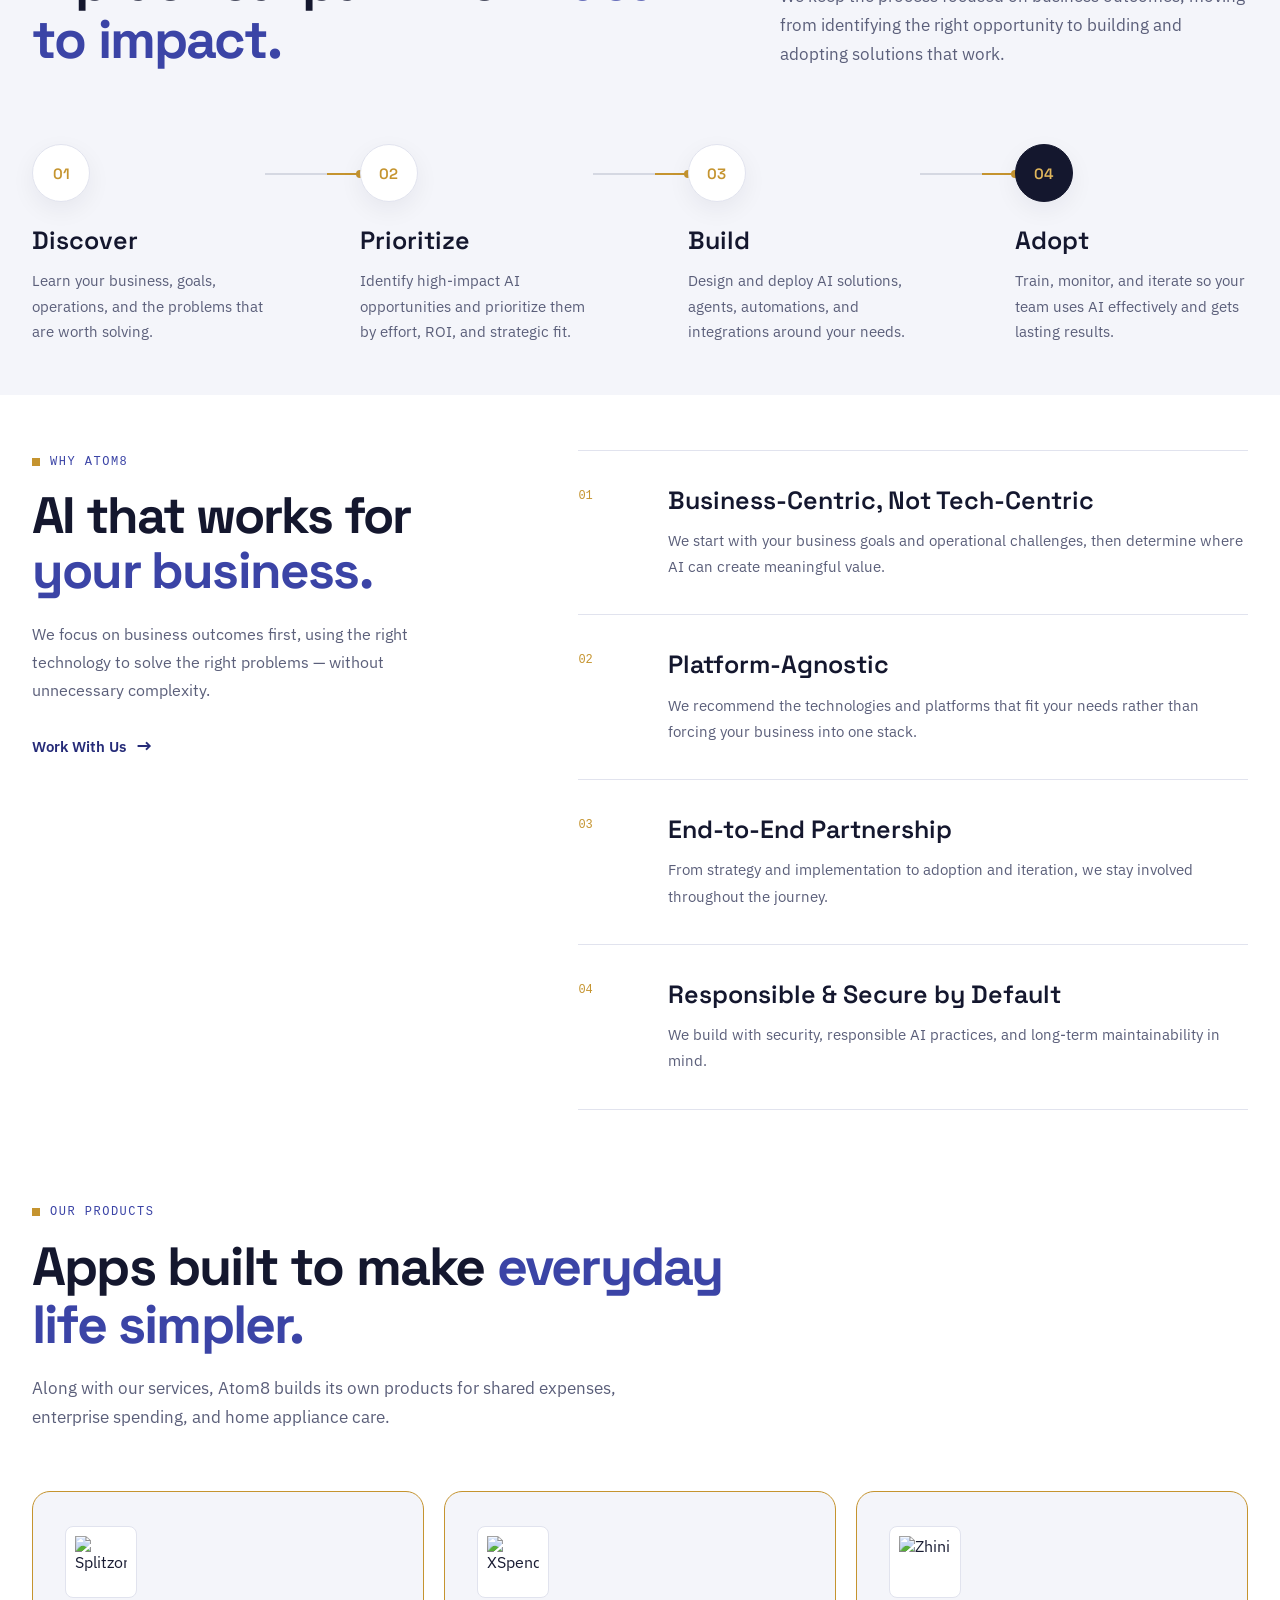
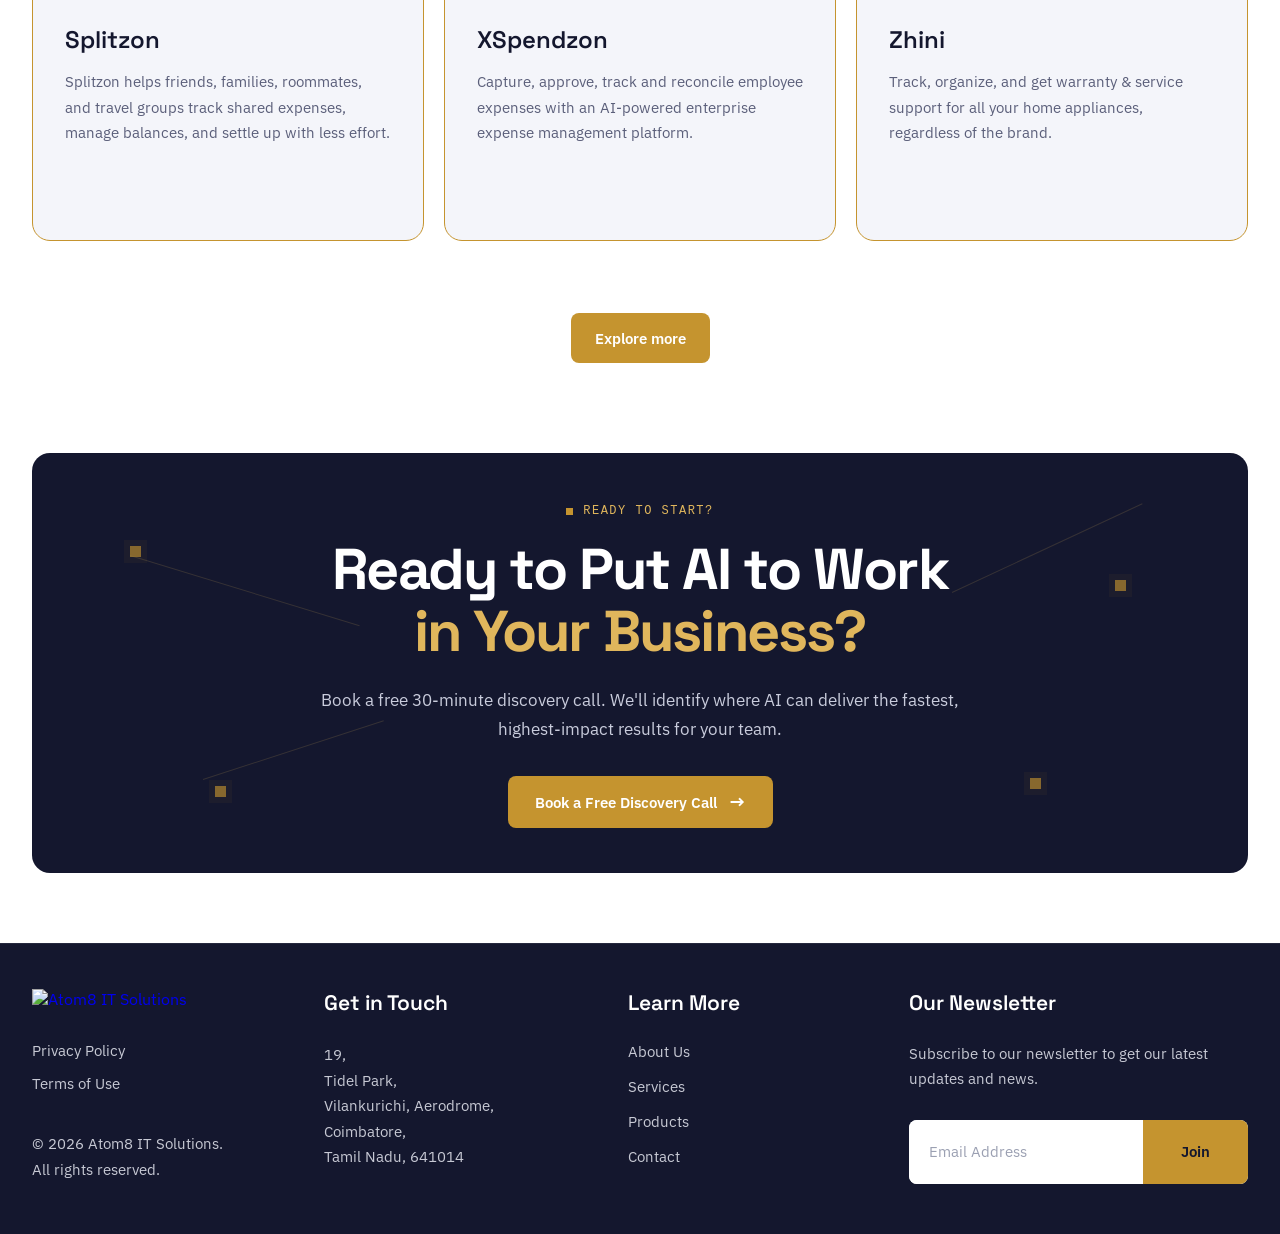
==== commit 0c055a34: "Update company website content and founder image and contact page" ====
--- a/index.html
+++ b/index.html
@@ -363,6 +363,70 @@
         </section>
 
         <!-- ================================
+     OUR PRODUCTS
+================================= -->
+<section class="what-we-do" id="products">
+    <div class="section-container">
+        <div class="section-heading">
+            <span class="section-label">OUR PRODUCTS</span>
+            <h2>
+                Apps built to make
+                <span>everyday life simpler.</span>
+            </h2>
+            <p>
+                Along with our services, Atom8 builds its own products
+                for shared expenses, enterprise spending, and home
+                appliance care.
+            </p>
+        </div>
+
+        <div class="services-grid">
+
+            <article class="service-card">
+                <div class="service-icon">
+                    <img src="assets/logo.png" alt="Splitzon">
+                </div>
+                <h3>Splitzon</h3>
+                <p>
+                    Splitzon helps friends, families, roommates, and
+                    travel groups track shared expenses, manage balances,
+                    and settle up with less effort.
+                </p>
+            </article>
+
+            <article class="service-card">
+                <div class="service-icon">
+                    <img src="assets/app_icon.png" alt="XSpendzon">
+                </div>
+                <h3>XSpendzon</h3>
+                <p>
+                    Capture, approve, track and reconcile employee
+                    expenses with an AI-powered enterprise expense
+                    management platform.
+                </p>
+            </article>
+
+            <article class="service-card">
+                <div class="service-icon">
+                    <img src="assets/zhini_logo.png" alt="Zhini">
+                </div>
+                <h3>Zhini</h3>
+                <p>
+                    Track, organize, and get warranty &amp; service
+                    support for all your home appliances, regardless
+                    of the brand.
+                </p>
+            </article>
+
+        </div>
+
+        <div class="products-cta">
+            <a href="products.html" class="hero-btn primary">Explore more</a>
+        </div>
+    </div>
+</section>
+
+        <!-- ================================
             FINAL CTA
         ================================= -->
         <section class="final-cta" id="contact">
--- a/style.css
+++ b/style.css
@@ -2170,3 +2170,24 @@
     }
 
 }
+
+/* ================================
+   OUR PRODUCTS (home page)
+================================= */
+
+#products .service-icon {
+    display: flex;
+    align-items: center;
+    justify-content: center;
+}
+
+#products .service-icon img {
+    max-width: 100%;
+    max-height: 100%;
+    object-fit: contain;
+}
+
+#products .products-cta {
+    text-align: center;
+    margin-top: 40px;
+}
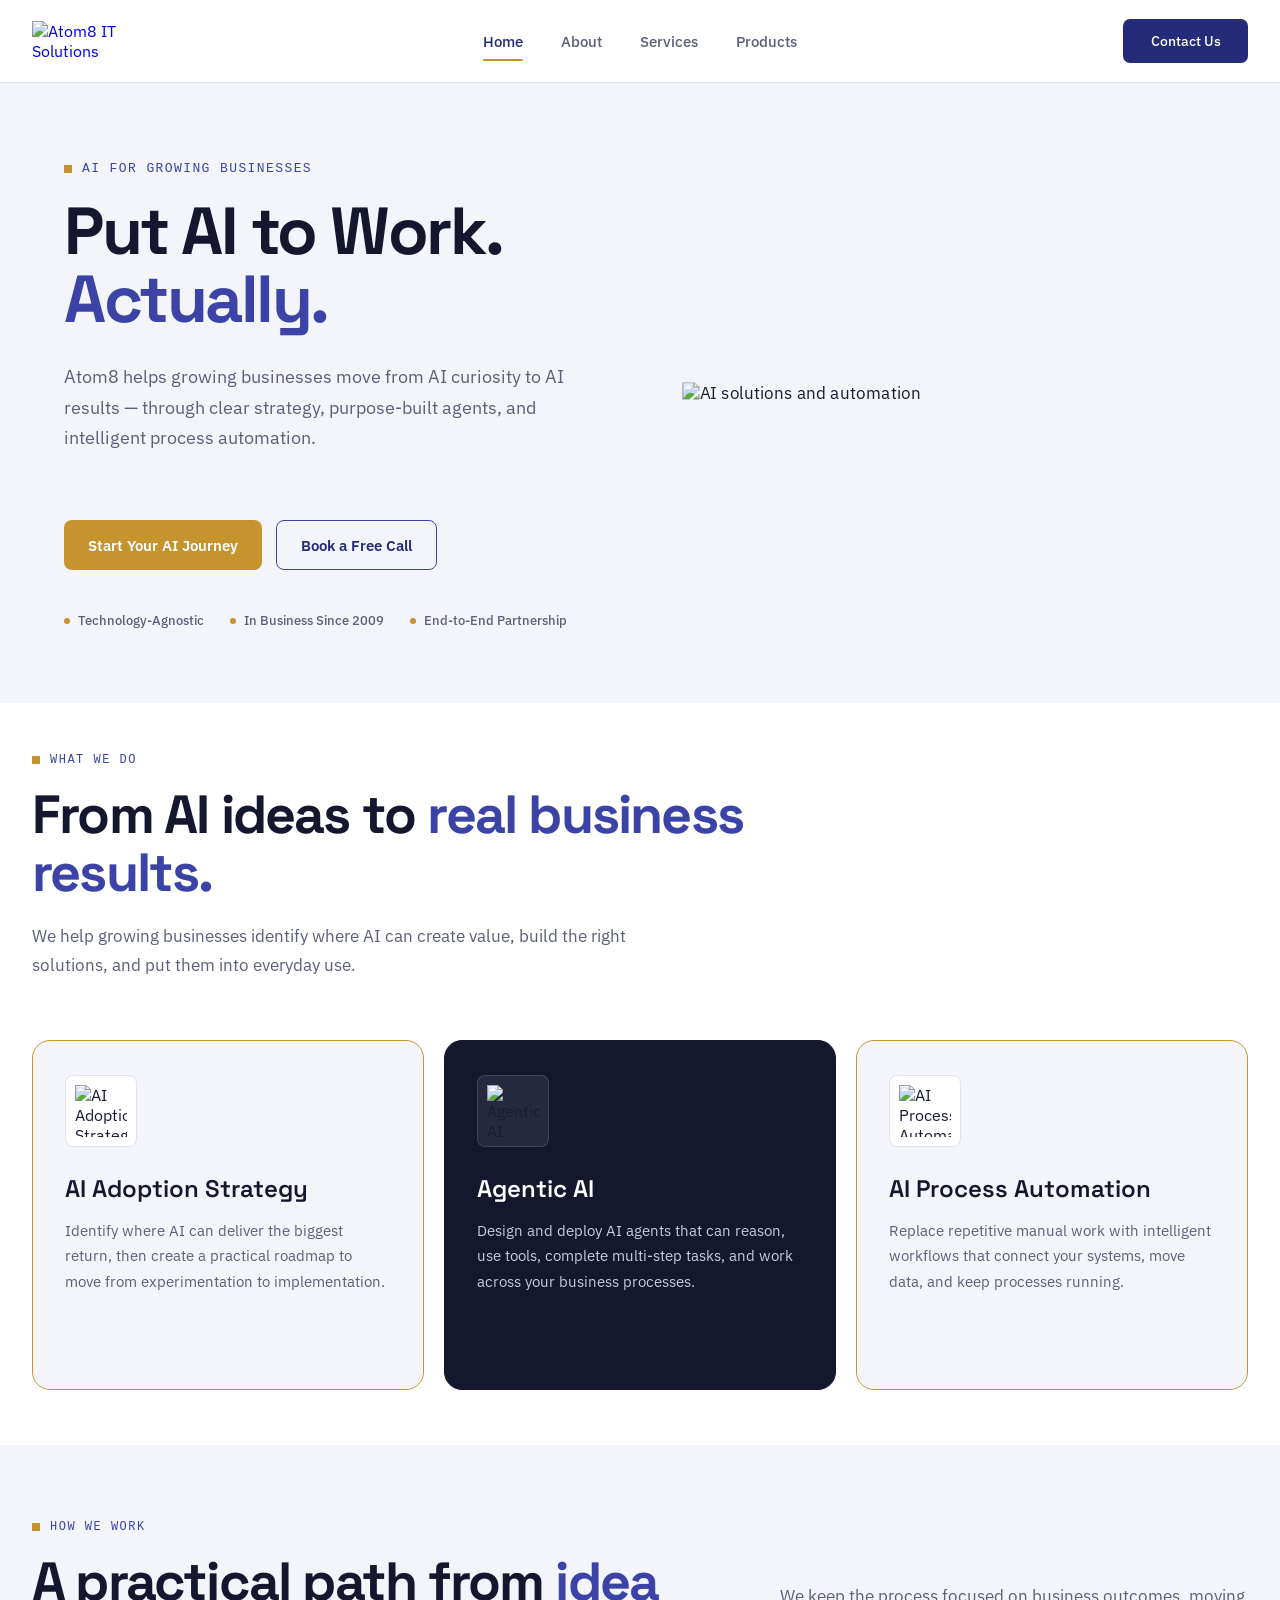
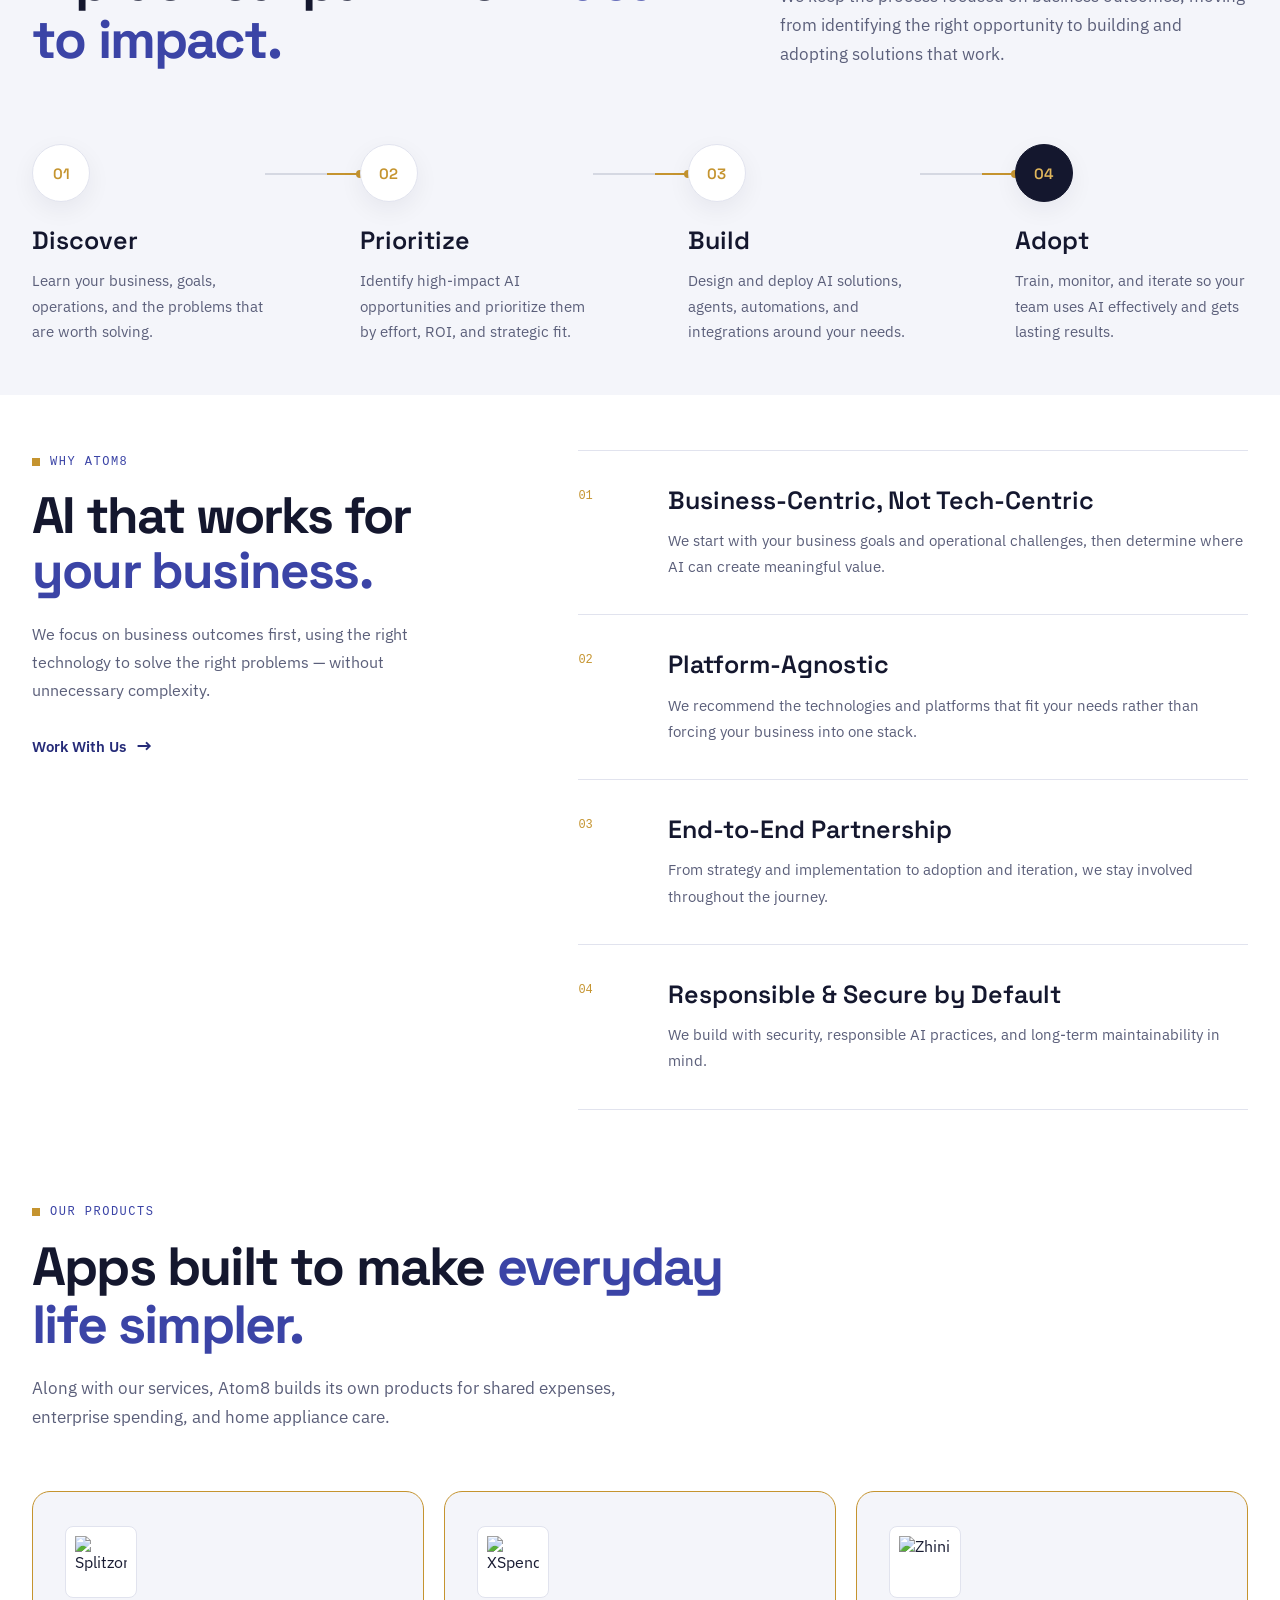
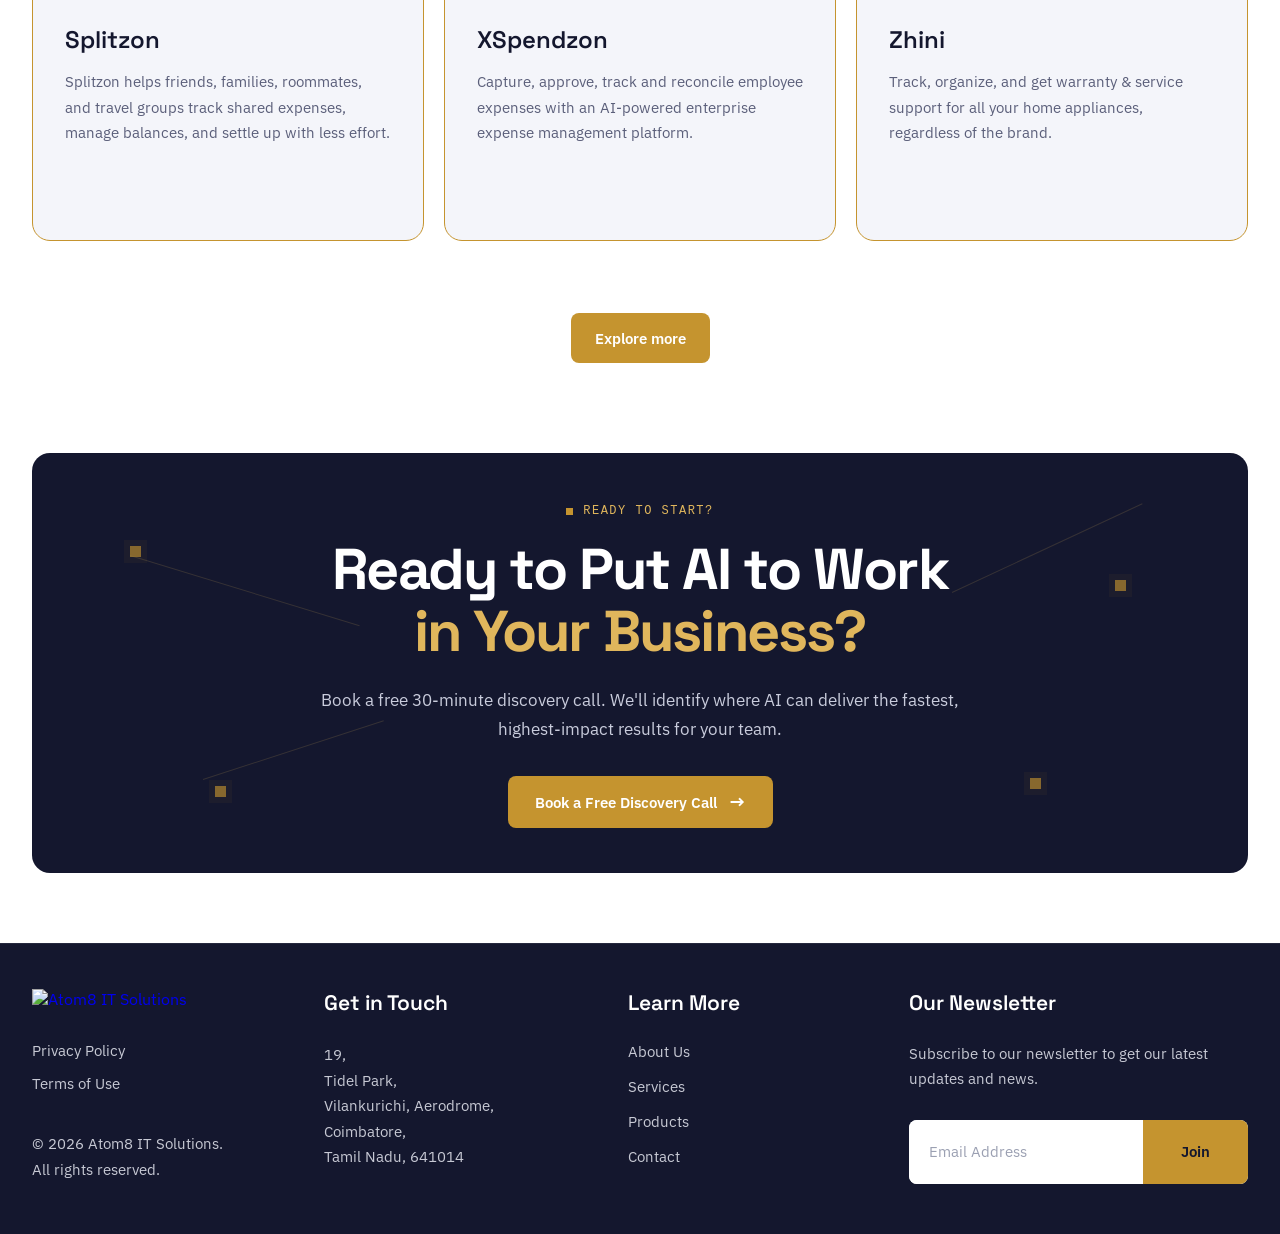
==== commit 64c27fb9: "changes in agentic ai" ====
--- a/index.html
+++ b/index.html
@@ -150,7 +150,7 @@
                         >
                     </div>
                     <h3>
-                        Agentic AI Builds
+                        Agentic AI 
                     </h3>
                     <p>
                         Design and deploy AI agents that can reason,
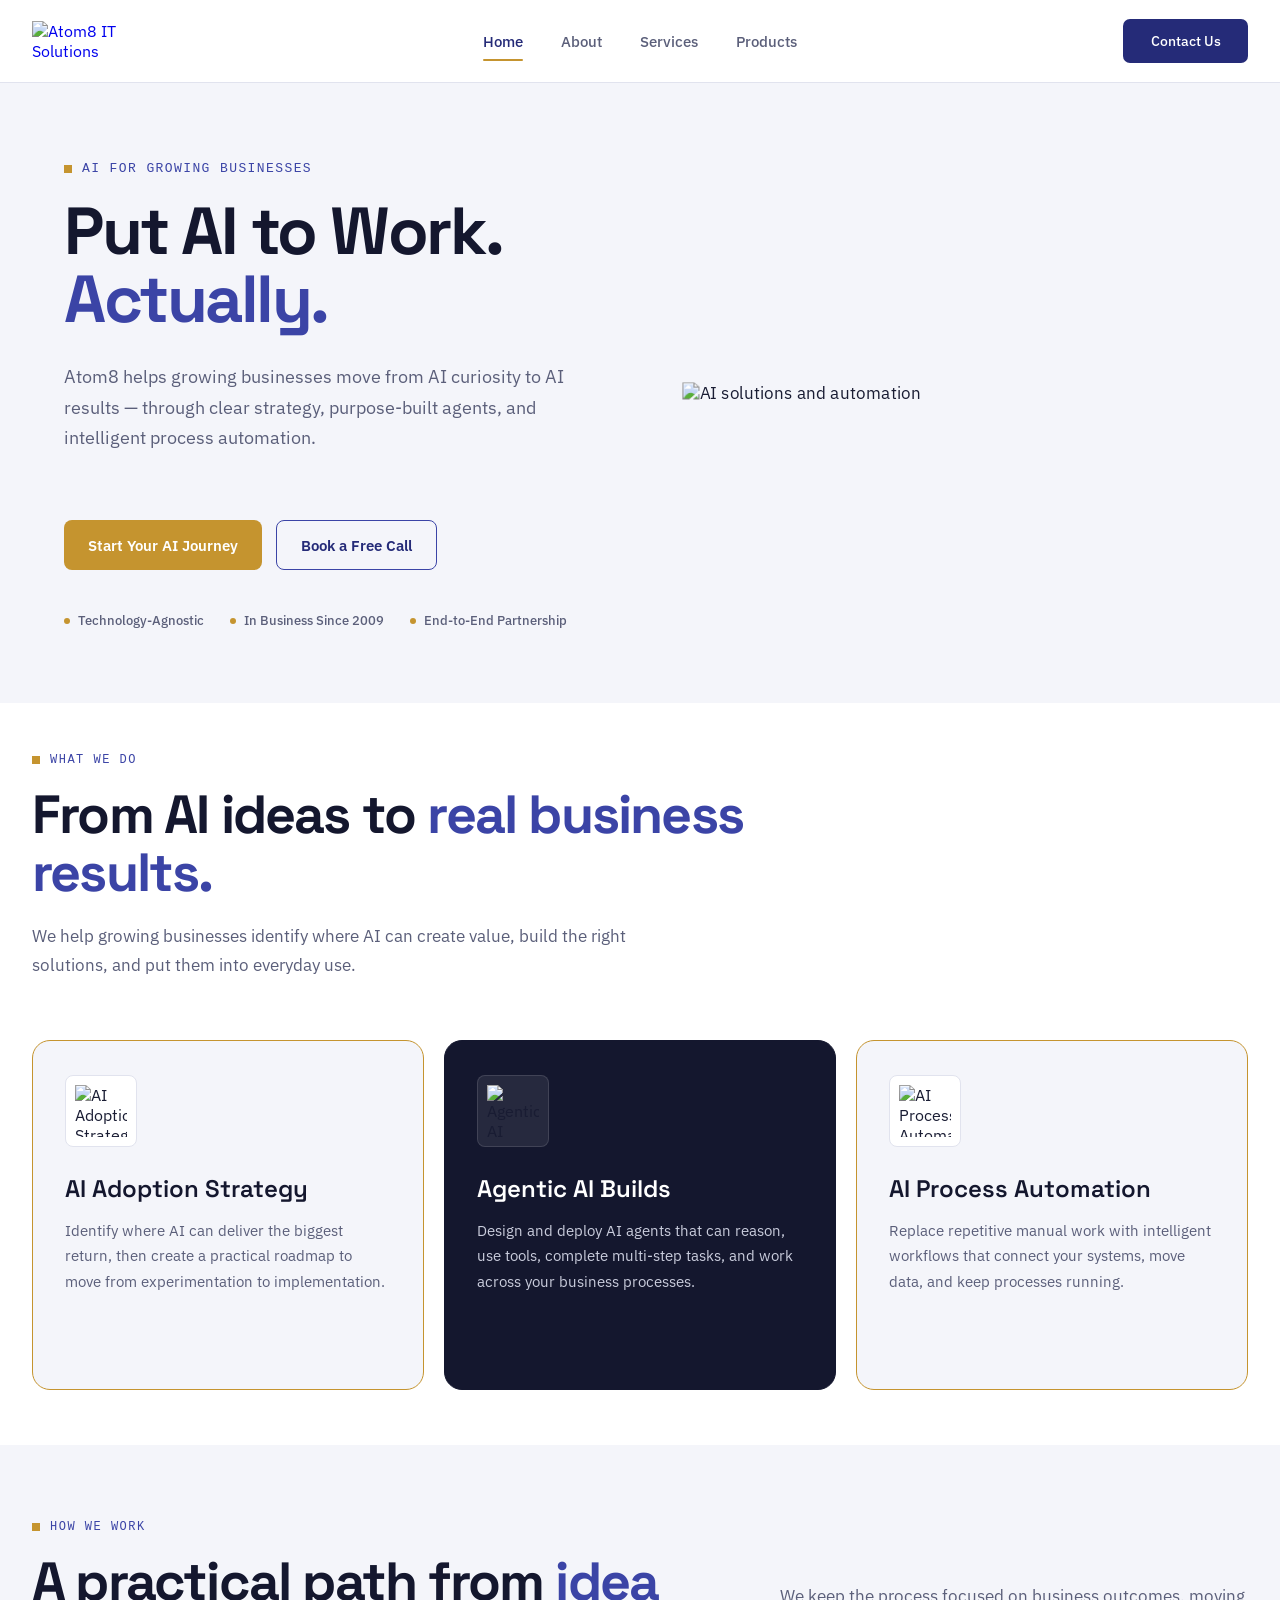
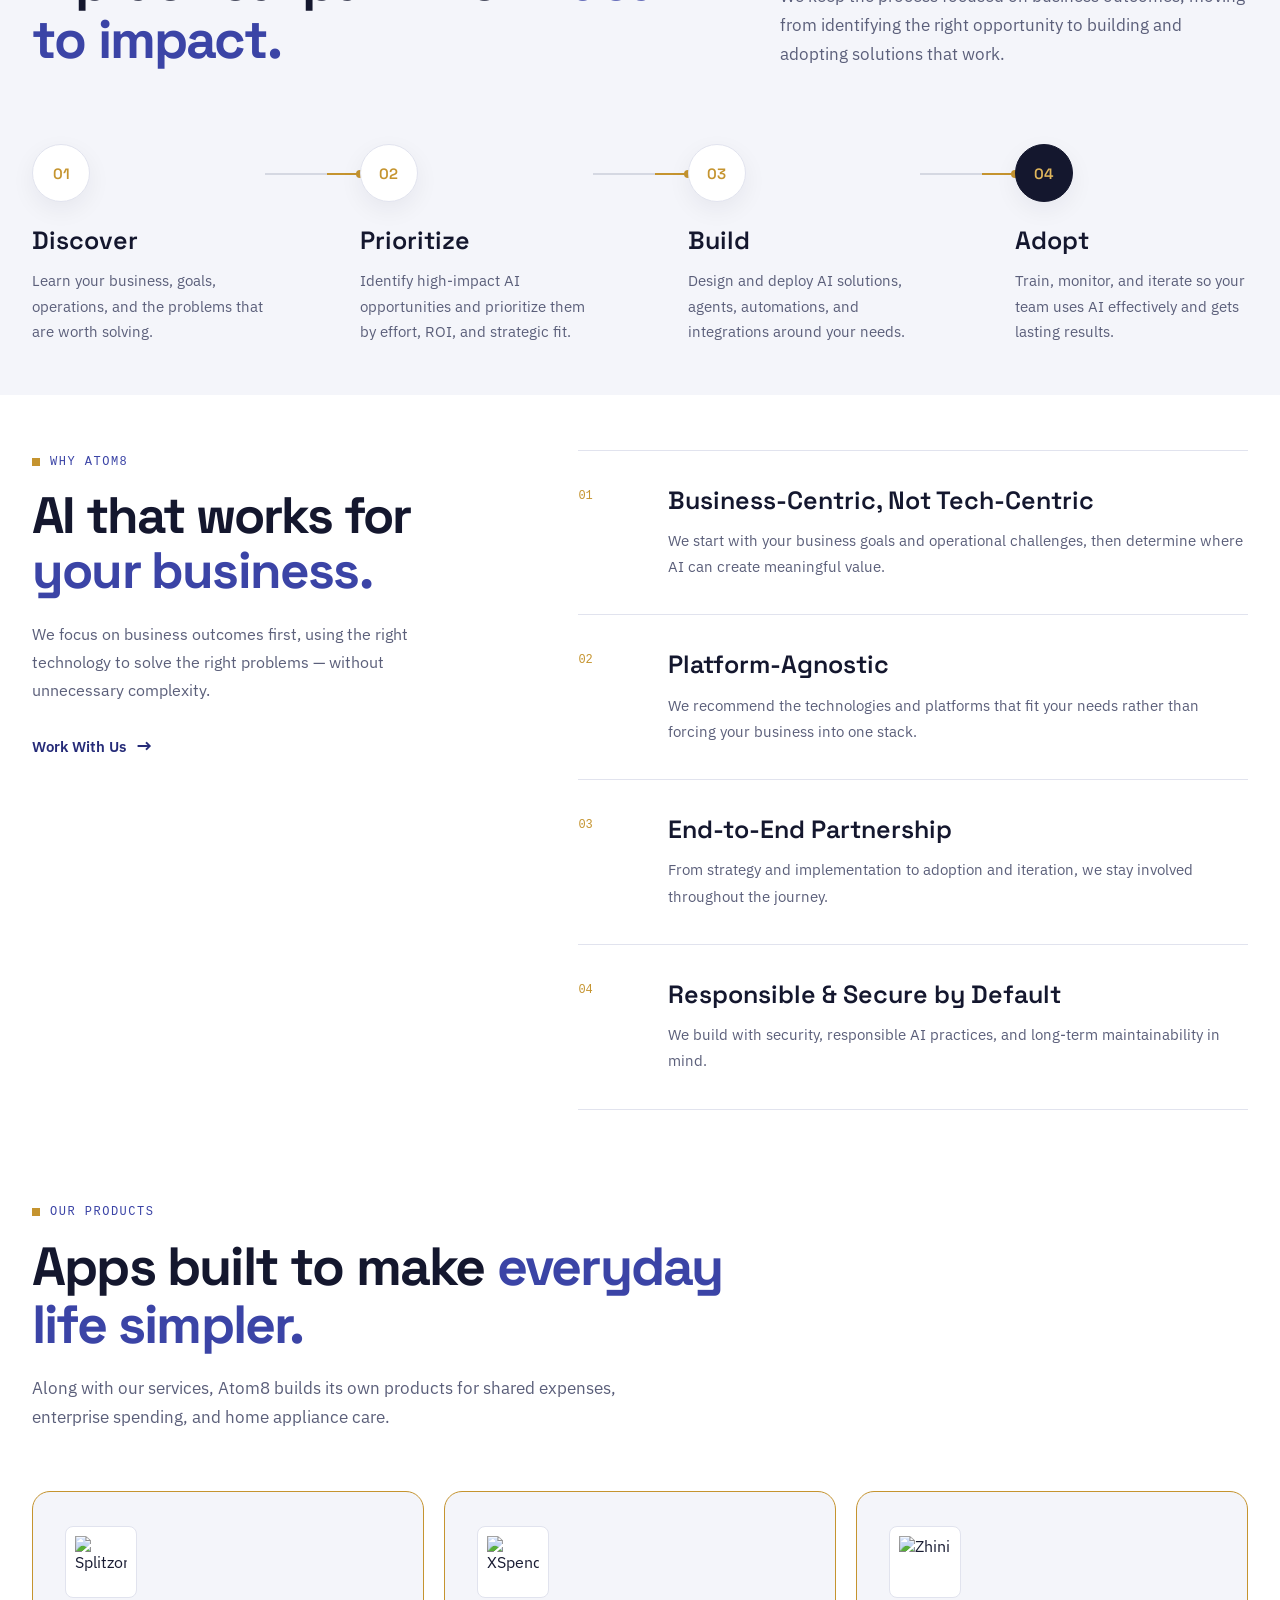
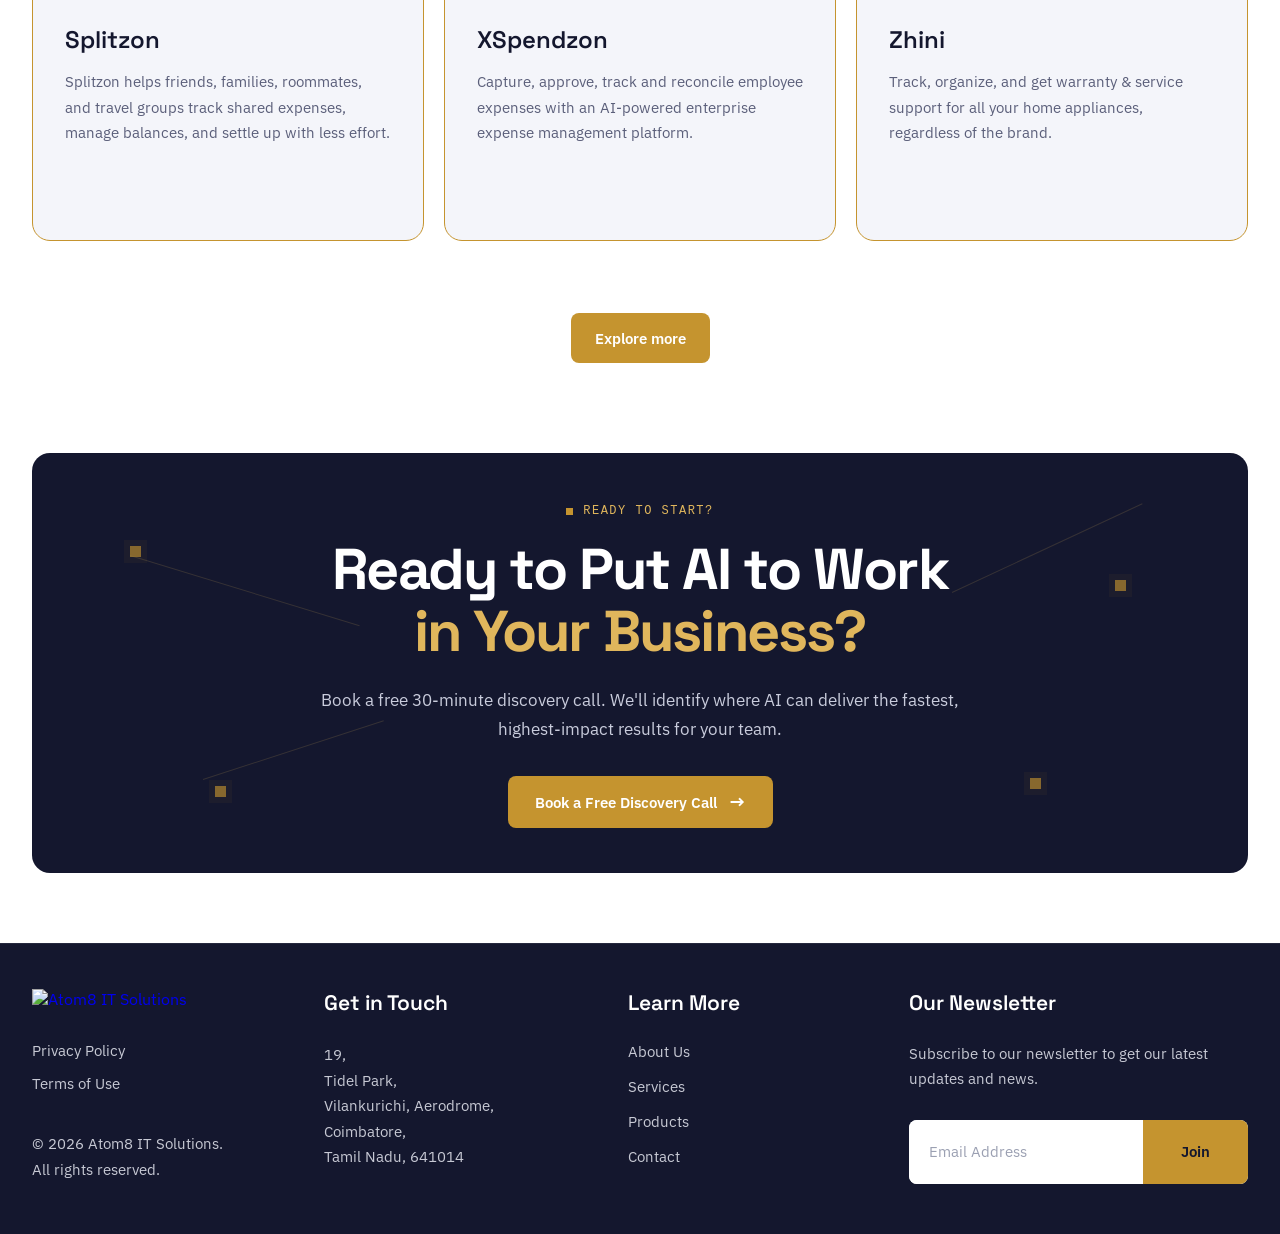
==== commit c9ab0de1: "agentic ai builds" ====
--- a/index.html
+++ b/index.html
@@ -150,7 +150,7 @@
                         >
                     </div>
                     <h3>
-                        Agentic AI 
+                        Agentic AI Builds
                     </h3>
                     <p>
                         Design and deploy AI agents that can reason,
